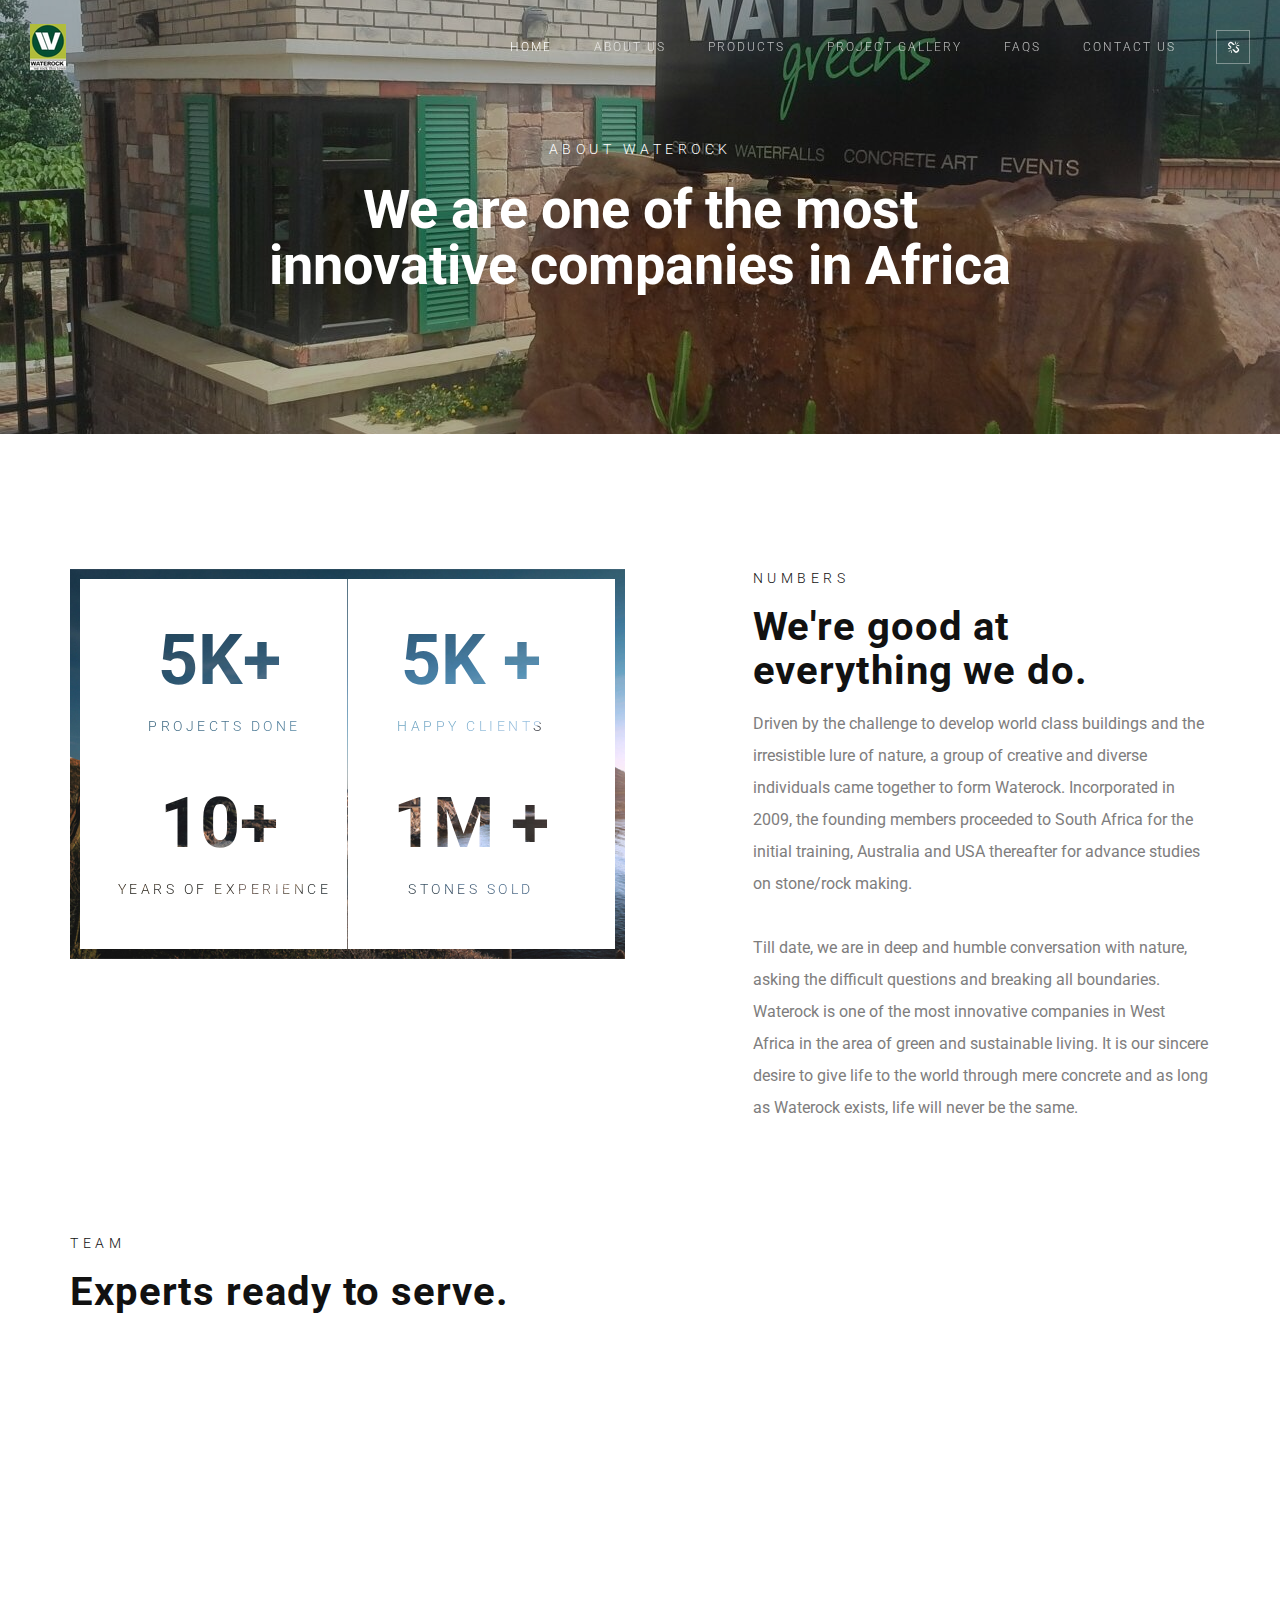
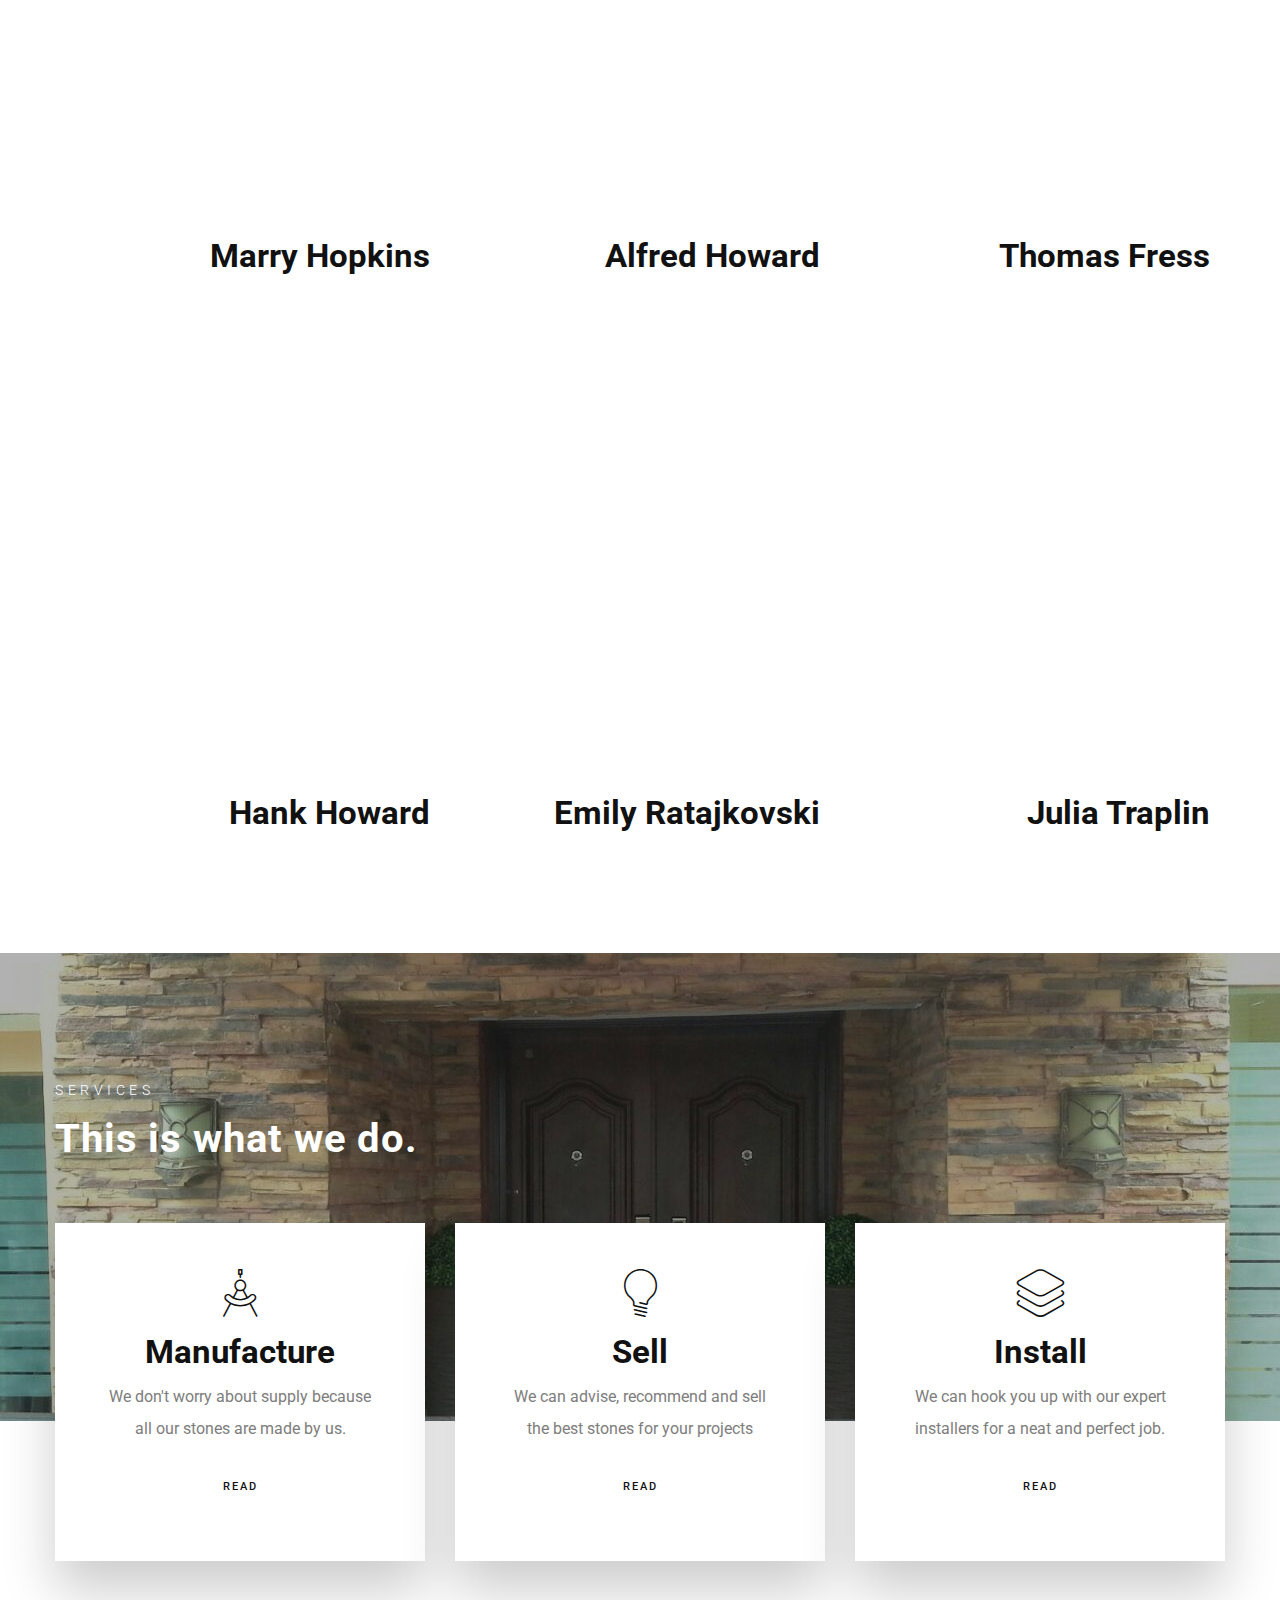
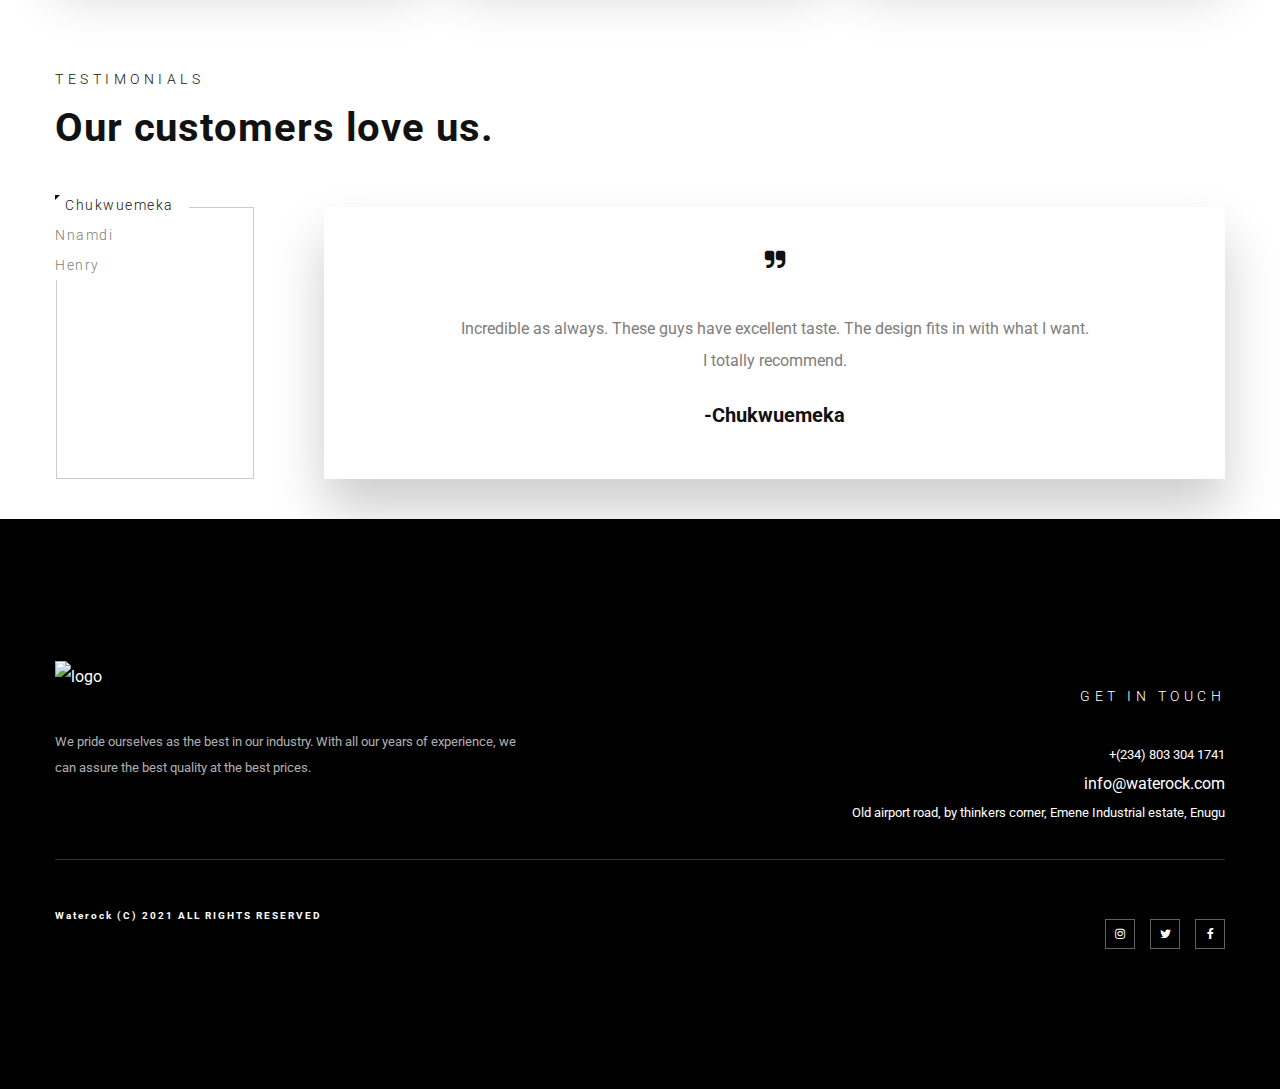
==== about-us.html @ c0822bfa "waterock v1" ====
<!DOCTYPE html>
<html lang="en">

<!-- Mirrored from w5.foxdsgn.com/prague-html/about-us.html by HTTrack Website Copier/3.x [XR&CO'2014], Wed, 21 Apr 2021 12:53:25 GMT -->

<head>
    <meta charset="utf-8" />
    <meta http-equiv="X-UA-Compatible" content="IE=edge">
    <title>About Us - Waterock</title>
    <meta name="viewport" content="width=device-width, initial-scale=1">
    <meta name="format-detection" content="telephone=no">
    <link rel="stylesheet" href="https://fonts.googleapis.com/css?family=Roboto:100,300,400,500,700">
    <link rel="stylesheet" href="css/swiper.min.css">
    <link rel="stylesheet" href="css/slick.min.css">
    <link rel="stylesheet" href="css/magnific-popup.css">
    <link rel="stylesheet" href="font-awesome/css/font-awesome.min.css">
    <link rel="stylesheet" href="css/et-line-font.css">
    <link rel="stylesheet" href="css/before-after.min.css">
    <link rel="stylesheet" href="css/bootstrap.min.css">
    <link rel="stylesheet" href="css/unit-test.css">
    <link rel="stylesheet" href="css/style30f4.css?v=3">
</head>

<body>

    <div class="prague-loader">
        <div class="prague-loader-wrapper">
            <div class="prague-loader-bar">
                WATEROCK
            </div>
        </div>
    </div>


    <header class="prague-header simple sticky-menu sticky-mobile-menu light ">
        <div class="prague-logo">
            <a href="index.html">
                <img src="img/logo-main.jpg" class="image_logo" alt="logo" /></a>
        </div>
        <div class="prague-header-wrapper">
            <div class="prague-navigation">
                <div class="pargue-navigation-wrapper">
                    <div class="prague-navigation-inner">
                        <nav>
                            <ul class="main-menu">
                                <li
                                    class="menu-item menu-item-type-custom menu-item-object-custom current-menu-ancestor current-menu-parent menu-item-has-children ">
                                    <a href="index.html">Home</a>
                                </li>
                                <li
                                    class="menu-item menu-item-type-custom menu-item-object-custom menu-item-has-children">
                                    <a href="about-us.html">About Us</a>
                                </li>
                                <li
                                    class="menu-item menu-item-type-custom menu-item-object-custom menu-item-has-children">
                                    <a href="products.html">Products</a>
                                </li>
                                <li
                                    class="menu-item menu-item-type-custom menu-item-object-custom menu-item-has-children">
                                    <a href="projects.html">Project Gallery</a>
                                </li>
                                <li
                                    class="menu-item menu-item-type-custom menu-item-object-custom menu-item-has-children">
                                    <a href="#">FAQs</a>
                                </li>
                                <li
                                    class="menu-item menu-item-type-custom menu-item-object-custom menu-item-has-children">
                                    <a href="contact-us.html">Contact Us</a>
                                </li>
                            </ul>
                        </nav>
                    </div>
                </div>
            </div>

            <div class="prague-nav-menu-icon">
                <a href="#">
                    <i></i>
                </a>
            </div>
            <div class="prague-social-nav">
                <a href="#">
                    <i class="fa fa-chain-broken" aria-hidden="true"></i>
                </a>
                <ul class="social-content">
                    <li>
                        <a target="_blank" href="https://www.behance.net/foxthemes">
                            <i aria-hidden="true" class="fa fa-behance"></i>
                        </a>
                    </li>
                    <li>
                        <a target="_blank" href="https://twitter.com/foxthemes_offic">
                            <i aria-hidden="true" class="fa fa-twitter"></i>
                        </a>
                    </li>
                    <li>
                        <a target="_blank" href="https://www.facebook.com/foxthemes.page/">
                            <i aria-hidden="true" class="fa fa-facebook"></i>
                        </a>
                    </li>
                    <li>
                        <a target="_blank" href="https://www.pinterest.com/foxthemes/">
                            <i aria-hidden="true" class="fa fa-pinterest-p"></i>
                        </a>
                    </li>
                </ul>
            </div>
        </div>
    </header>


    <div class="container-fluid no-padd">
        <div class="row-fluid no-padd">
            <div class="col-sm-12 no-padd">
                <div class="container-fluid top-banner no-padd  simple fullheight light vindow-height">
                    <span class="overlay"></span> <img src="img/about-main.jpeg" class="s-img-switch"
                        alt="banner image">
                    <div class="content">
                        <div class="prague-svg-animation-text">
                        </div>
                        <div class="subtitle">ABOUT WATEROCK</div>
                        <h1 class="title">We are one of the most<br />
                            innovative companies in Africa</h1>
                    </div>
                    <div class="top-banner-cursor"></div>
                </div>
            </div>
        </div>
    </div>
    <div class="container no-padd padd-only-xl">
        <div class="row-fluid  margin-lg-70t">
            <div
                class=" no-padd col-sm-10 col-lg-6 col-md-offset-0 col-md-6 col-sm-offset-1 col-xs-12  margin-lg-65t margin-sm-0t">
                <div class=" no-padd-md">
                    <div class="prague-counter  multi_item no-figure">
                        <div class="figures ">

                        </div>
                        <div class="counter-outer" style="padding:10px;">
                            <img src="#" data-lazy-src="img/creative-banner/stock-photo-164383998.jpg"
                                alt="numbers photo" class="prague-counter-img s-img-switch">
                            <div class="numbers">
                                <svg>
                                    <defs>
                                        <mask id="coming_mask_0" x="0" y="0">
                                            <rect class="coming-alpha" x="0" y="0" width="100%" height="100%"></rect>
                                            <text class="count number" x="52%" y="47%" text-anchor="middle"
                                                alignment-baseline="middle">5K+</text>
                                            <text class="count title" x="54%" y="80%" text-anchor="middle"
                                                alignment-baseline="middle">PROJECTS DONE</text>
                                        </mask>
                                    </defs>
                                    <rect style="-webkit-mask: url(#coming_mask_0); mask: url(#coming_mask_0);"
                                        class="base" x="0" y="0" width="100%" height="100%"></rect>
                                </svg>
                                <svg>
                                    <defs>
                                        <mask id="coming_mask_1" x="0" y="0">
                                            <rect class="coming-alpha" x="0" y="0" width="100%" height="100%"></rect>
                                            <text class="count number" x="46%" y="47%" text-anchor="middle"
                                                alignment-baseline="middle">5K +</text>
                                            <text class="count title" x="46%" y="80%" text-anchor="middle"
                                                alignment-baseline="middle">HAPPY CLIENTS</text>
                                        </mask>
                                    </defs>
                                    <rect style="-webkit-mask: url(#coming_mask_1); mask: url(#coming_mask_1);"
                                        class="base" x="0" y="0" width="100%" height="100%"></rect>
                                </svg>
                                <svg>
                                    <defs>
                                        <mask id="coming_mask_2" x="0" y="0">
                                            <rect class="coming-alpha" x="0" y="0" width="100%" height="100%"></rect>
                                            <text class="count number" x="52%" y="35%" text-anchor="middle"
                                                alignment-baseline="middle">10+</text>
                                            <text class="count title" x="54%" y="68%" text-anchor="middle"
                                                alignment-baseline="middle">YEARS OF EXPERIENCE</text>
                                        </mask>
                                    </defs>
                                    <rect style="-webkit-mask: url(#coming_mask_2); mask: url(#coming_mask_2);"
                                        class="base" x="0" y="0" width="100%" height="100%"></rect>
                                </svg>
                                <svg>
                                    <defs>
                                        <mask id="coming_mask_3" x="0" y="0">
                                            <rect class="coming-alpha" x="0" y="0" width="100%" height="100%"></rect>
                                            <text class="count number" x="46%" y="35%" text-anchor="middle"
                                                alignment-baseline="middle">1M +</text>
                                            <text class="count title" x="46%" y="68%" text-anchor="middle"
                                                alignment-baseline="middle">STONES SOLD</text>
                                        </mask>
                                    </defs>
                                    <rect style="-webkit-mask: url(#coming_mask_3); mask: url(#coming_mask_3);"
                                        class="base" x="0" y="0" width="100%" height="100%"></rect>
                                </svg>
                            </div>
                        </div>
                    </div>
                </div>
            </div>
            <div class="no-padd col-sm-12 col-lg-offset-1 col-lg-5 col-md-offset-0 col-md-6 col-xs-12  margin-sm-20t">
                <div class="no-padd-md">
                    <div class="heading  left dark">
                        <div class="subtitle ">NUMBERS</div>
                        <h2 class="title">We're good at<br />
                            everything we do.</h2>
                        <div class="content ">
                            <p>Driven by the challenge to develop world class buildings 
                                and the irresistible lure of nature, 
                                a group of creative and diverse individuals came 
                                together to form Waterock. Incorporated in 2009, the founding members proceeded to South Africa for the initial training, Australia and USA thereafter for advance studies on stone/rock making.</p>
                            <p>Till date, we are in deep and humble conversation  with nature, 
                                asking the difficult questions and 
                                breaking all boundaries. Waterock is one of 
                                the most innovative companies in West Africa in the area 
                                of green and sustainable living. It is our sincere desire to give life to the world through mere concrete and as long as Waterock exists, life will never be the same.</p>
                        </div>
                    </div>
                </div>
            </div>
        </div>
    </div>
    <div class="container no-padd">
        <div class="row-fluid  margin-lg-15t margin-sm-20t">
            <div class="col-sm-12 no-padd-md">
                <div class="heading  left dark">
                    <div class="subtitle ">TEAM</div>
                    <h2 class="title">Experts ready to serve.</h2>
                </div>
            </div>
        </div>
    </div>
    <div class="container no-padd margin-lg-60b">
        <div class="row-fluid  margin-lg-35t margin-sm-20t">
            <div class="col-sm-6 col-lg-4 col-md-4 col-xs-12 no-padd-left">
                <div class="column-inner ">
                    <div class="team-wrapper  no-figure">
                        <div class="trans_figures enable_anima">
                        </div>
                        <div class="team-outer" style=" height:380px">
                            <img src="#" data-lazy-src="img/onepage-home/stock-photo-159782541.jpg" alt="Marry picture"
                                class="prague-team-img s-img-switch">
                        </div>
                        <div class="position">Architectural Technician</div>
                        <div class="name">
                            <h3>Marry Hopkins</h3>
                        </div>
                    </div>
                </div>
            </div>
            <div class=" col-sm-6 col-lg-4 col-md-4 col-xs-12 no-padd">
                <div class="vc_column-inner ">
                    <div class="team-wrapper  no-figure">
                        <div class="trans_figures enable_anima">
                        </div>
                        <div class="team-outer" style=" height:380px">
                            <img src="#" data-lazy-src="img/onepage-home/stock-photo-104982541.jpg" alt="Alfred picture"
                                class="prague-team-img s-img-switch">
                        </div>
                        <div class="position">Architectural Drafter</div>
                        <div class="name">
                            <h3>Alfred Howard</h3>
                        </div>
                    </div>
                </div>
            </div>
            <div class="  col-sm-6 col-lg-4 col-md-4 col-xs-12 no-padd">
                <div class="vc_column-inner no-padd-left">
                    <div class="team-wrapper  no-figure">
                        <div class="trans_figures enable_anima">
                        </div>
                        <div class="team-outer" style=" height:380px">
                            <img src="#" data-lazy-src="img/onepage-home/stock-photo-173992343.jpg" alt="Thomas picture"
                                class="prague-team-img s-img-switch">
                        </div>
                        <div class="position">Art Director</div>
                        <div class="name">
                            <h3>Thomas Fress</h3>
                        </div>
                    </div>
                </div>
            </div>
            <div class="  col-sm-6 col-lg-4 col-md-4 col-xs-12 no-padd">
                <div class="vc_column-inner ">
                    <div class="team-wrapper  no-figure">
                        <div class="trans_figures enable_anima">
                        </div>
                        <div class="team-outer" style=" height:380px">
                            <img src="#" data-lazy-src="img/onepage-home/stock-photo-75446585.jpg" alt="Hank picture"
                                class="prague-team-img s-img-switch">
                        </div>
                        <div class="position">Art Director</div>
                        <div class="name">
                            <h3>Hank Howard</h3>
                        </div>
                    </div>
                </div>
            </div>
            <div class=" col-sm-6 col-lg-4 col-md-4 col-xs-12 no-padd">
                <div class="vc_column-inner no-padd-left">
                    <div class="team-wrapper  no-figure">
                        <div class="trans_figures enable_anima">
                        </div>
                        <div class="team-outer" style=" height:380px">
                            <img src="#" data-lazy-src="img/onepage-home/stock-photo-58652792.jpg" alt="Emily picture"
                                class="prague-team-img s-img-switch">
                        </div>
                        <div class="position">Architect</div>
                        <div class="name">
                            <h3>Emily Ratajkovski</h3>
                        </div>
                    </div>
                </div>
            </div>
            <div class=" col-sm-6 col-lg-4 col-md-4 col-xs-12 no-padd">
                <div class="vc_column-inner ">
                    <div class="team-wrapper  no-figure">
                        <div class="trans_figures enable_anima">
                        </div>
                        <div class="team-outer" style=" height:380px">
                            <img src="#" data-lazy-src="img/onepage-home/stock-photo-96254269.jpg" alt="Julia picture"
                                class="prague-team-img s-img-switch">
                        </div>
                        <div class="position">Architectural Technician</div>
                        <div class="name">
                            <h3>Julia Traplin</h3>
                        </div>
                    </div>
                </div>
            </div>
        </div>
    </div>
    </div>
    <div class="row-fluid row-no-padding">
        <div class="no-padd col-sm-12 ">
            <div class="column-inner ">
                <div class="prague-shortcode-parent ">
                    <div class="prague-shortcode-parent-img">
                        <span class="overlay"></span>
                        <img src="img/services-main.jpeg" 
                            class="s-img-switch" alt="middle-banner image" />
                    </div>
                    <div class="prague-shortcode-content-wrapp">
                        <div class="prague-shortcode-heading  light left">
                            <div class="parent-subtitle ">SERVICES</div>
                            <h2 class="parent-title">This is what we do.</h2>
                        </div>
                        <div data-unique-key="0bf3c8aa9017e52dd041b7e2c3327621" class="js-load-more" data-start-page="1"
                            data-max-page="2" data-next-link="onepage-home.html">
                            <div class="row prague_services prague_count_col3 prague_gap_col15  no-footer-content prague-load-wrapper"
                                data-columns="prague_count_col3" data-gap="prague_gap_col15">
                                <div class="portfolio-item-wrapp prague_filter_class">
                                    <div class="portfolio-item">
                                        <div class="prague-services-wrapper">
                                            <span class="services-item-icon icon-circle-compass"></span>
                                            <h3 class="services-item-title">Manufacture</h3>
                                            <div class="services-item-description">
                                                <p>We don't worry about supply because all our stones are made by us.</p>
                                            </div>
                                            <a href="planning.html" class="prague-services-link a-btn-2 creative"
                                                target="_self">
                                                <span class="a-btn-line"></span>
                                                READ </a>
                                        </div>
                                    </div>
                                </div>
                                <div class="portfolio-item-wrapp prague_filter_class  p_f_f9e81a7 column_paralax">
                                    <div class="portfolio-item">
                                        <div class="prague-services-wrapper">
                                            <span class="services-item-icon icon-lightbulb"></span>
                                            <h3 class="services-item-title">Sell</h3>
                                            <div class="services-item-description">
                                                <p>We can advise, recommend and sell the best stones for your projects</p>
                                            </div>
                                            <a href="interior.html" class="prague-services-link a-btn-2 creative"
                                                target="_self">
                                                <span class="a-btn-line"></span>
                                                READ </a>
                                        </div>
                                    </div>
                                </div>
                                <div class="portfolio-item-wrapp prague_filter_class  p_f_f9e81a7">
                                    <div class="portfolio-item">
                                        <div class="prague-services-wrapper">
                                            <span class="services-item-icon icon-layers"></span>
                                            <h3 class="services-item-title">Install</h3>
                                            <div class="services-item-description">
                                                <p>We can hook you up with our expert installers for a neat and perfect job.</p>
                                            </div>
                                            <a href="exterior.html" class="prague-services-link a-btn-2 creative"
                                                target="_self">
                                                <span class="a-btn-line"></span>
                                                READ </a>
                                        </div>
                                    </div>
                                </div>
                            </div>
                        </div>
                    </div>
                </div>
            </div>
        </div>
    </div>
    <div class="container no-padd">
        <div class="row-fluid  margin-lg-10t margin-sm-20t">
            <div class="col-sm-12 no-padd">
                <div class="column-inner ">
                    <div class="heading  left dark">
                        <div class="subtitle ">TESTIMONIALS</div>
                        <h2 class="title">Our customers love us.</h2>
                    </div>
                </div>
            </div>
        </div>
    </div>
    <div class="container">
        <div class="row row-fluid margin-lg-10t">
            <div class="testimonials-wrapper  no-figure">
                <div class="testimonials-swiper swiper-container" data-speed='2000' data-loop='1' data-autoplay='3000'
                    data-center='0' data-mode='vertical' data-slides-per-view='1' data-lg-slides='1,0'
                    data-md-slides='1,0' data-sm-slides='1,0' data-xs-slides='1,0'>

                    <div class="swiper-wrapper">
                        <div class="swiper-slide">
                            <div class="testimonials-item">
                                <span class="testimonials-icon fa fa fa-quote-right"></span>
                                <blockquote class="testimonials-description">
                                    <p>Incredible as always. These guys have excellent taste. The design fits in with what I want. I totally recommend.</p>
                                </blockquote>
                                <h4 class="testimonials-author">Chukwuemeka</h4>
                            </div>
                        </div>
                        <div class="swiper-slide">
                            <div class="testimonials-item">
                                <span class="testimonials-icon fa fa fa-quote-right"></span>
                                <blockquote class="testimonials-description">
                                    <p>I honestly don't think you will find better products than this in the Nigerian market. The people at waterock know what they're doing</p>
                                </blockquote>
                                <h4 class="testimonials-author">Nnamdi</h4>
                            </div>
                        </div>
                        <div class="swiper-slide">
                            <div class="testimonials-item">
                                <span class="testimonials-icon fa fa fa-quote-right"></span>
                                <blockquote class="testimonials-description">
                                    <p>Stones with a touch of class. I can promise that you won't regret buying from them</p>
                                </blockquote>
                                <h4 class="testimonials-author">Henry</h4>
                            </div>
                        </div>
                    </div>

                    <div class="testimonials-pagination-wrapper">
                        <div class="swiper-pagination"></div>
                    </div>
                </div>
            </div>
        </div>
    </div>


    <footer class="prague-footer default">
        <img src="#" data-lazy-src="img/banner-main.jpeg" class="s-img-switch"
            alt="footer banner" />
        <div class="footer-content-outer">
            <div class="footer-top-content">
                <div class="prague-footer-main-block">
                    <div class="prague-logo">
                        <a href="http://prague.loc/">
                            <img src="#" data-lazy-src="img/logo-main.jpg" class="attachment-full size-full"
                                alt="logo" /> </a>
                    </div>
                    <div class="footer-main-content">
                        <p>We pride ourselves as the best in our industry. 
                            With all our years of experience, we can assure the best quality
                            at the best prices.
                        </p>
                    </div>
                </div>
                <div class="prague-footer-info-block">
                    <h6 class="footer-info-block-title">GET IN TOUCH</h6>
                    <div class="footer-info-block-content">
                        <p><a href="tel:+7(885)5896985">+(234) 803 304 1741</a></p>
                        <p><a href="https://w5.foxdsgn.com/cdn-cgi/l/email-protection#2050524147554560494e464f0e434f4d"><span>
                            info@waterock.com
                        </span></a>
                        </p>
                        <p>Old airport road, by thinkers corner, Emene Industrial estate, Enugu</p>
                    </div>
                </div>
            </div>
            <div class="footer-bottom-content">

                <div class="footer-copyright">
                    <p>Waterock (C) 2021 ALL RIGHTS RESERVED</p>
                </div>

                <div class="prague-social-nav">
                    <ul class="social-content">
                        <li>
                            <a target="_blank" href="#">
                                <i aria-hidden="true" class="fa fa-instagram"></i>
                            </a>
                        </li>
                        <li>
                            <a target="_blank" href="#>
                                <i aria-hidden="true" class="fa fa-twitter"></i>
                            </a>
                        </li>
                        <li>
                            <a target="_blank" href="#">
                                <i aria-hidden="true" class="fa fa-facebook"></i>
                            </a>
                        </li>
                    </ul>
                </div>
            </div>
        </div>
    </footer>

    <script data-cfasync="false" src="../cdn-cgi/scripts/5c5dd728/cloudflare-static/email-decode.min.js"></script>
    <script src="js/jquery.js"></script>
    <script src="js/swiper.min.js"></script>
    <script src="js/hammer.min.js"></script>
    <script src="js/foxlazy.min.js"></script>
    <script src="js/all.js"></script>
    <script src="js/isotope.pkgd.min.js"></script>
</body>

<!-- Mirrored from w5.foxdsgn.com/prague-html/about-us.html by HTTrack Website Copier/3.x [XR&CO'2014], Wed, 21 Apr 2021 12:53:26 GMT -->

</html>
---- css/et-line-font.css ----
@font-face{font-family:et-line;src:url(../font/et-line.eot);src:url(../font/et-lined41d.eot?#iefix) format('embedded-opentype'),url(../font/et-line.woff) format('woff'),url(../font/et-line.ttf) format('truetype'),url(../font/et-line.svg#et-line) format('svg');font-weight:400;font-style:normal}[data-icon]:before{font-family:et-line;content:attr(data-icon);speak:none;font-weight:400;font-variant:normal;text-transform:none;line-height:1;-webkit-font-smoothing:antialiased;-moz-osx-font-smoothing:grayscale;display:inline-block}.icon-mobile,.icon-laptop,.icon-desktop,.icon-tablet,.icon-phone,.icon-document,.icon-documents,.icon-search,.icon-clipboard,.icon-newspaper,.icon-notebook,.icon-book-open,.icon-browser,.icon-calendar,.icon-presentation,.icon-picture,.icon-pictures,.icon-video,.icon-camera,.icon-printer,.icon-toolbox,.icon-briefcase,.icon-wallet,.icon-gift,.icon-bargraph,.icon-grid,.icon-expand,.icon-focus,.icon-edit,.icon-adjustments,.icon-ribbon,.icon-hourglass,.icon-lock,.icon-megaphone,.icon-shield,.icon-trophy,.icon-flag,.icon-map,.icon-puzzle,.icon-basket,.icon-envelope,.icon-streetsign,.icon-telescope,.icon-gears,.icon-key,.icon-paperclip,.icon-attachment,.icon-pricetags,.icon-lightbulb,.icon-layers,.icon-pencil,.icon-tools,.icon-tools-2,.icon-scissors,.icon-paintbrush,.icon-magnifying-glass,.icon-circle-compass,.icon-linegraph,.icon-mic,.icon-strategy,.icon-beaker,.icon-caution,.icon-recycle,.icon-anchor,.icon-profile-male,.icon-profile-female,.icon-bike,.icon-wine,.icon-hotairballoon,.icon-globe,.icon-genius,.icon-map-pin,.icon-dial,.icon-chat,.icon-heart,.icon-cloud,.icon-upload,.icon-download,.icon-target,.icon-hazardous,.icon-piechart,.icon-speedometer,.icon-global,.icon-compass,.icon-lifesaver,.icon-clock,.icon-aperture,.icon-quote,.icon-scope,.icon-alarmclock,.icon-refresh,.icon-happy,.icon-sad,.icon-facebook,.icon-twitter,.icon-googleplus,.icon-rss,.icon-tumblr,.icon-linkedin,.icon-dribbble{font-family:et-line;speak:none;font-style:normal;font-weight:400;font-variant:normal;text-transform:none;line-height:1;-webkit-font-smoothing:antialiased;-moz-osx-font-smoothing:grayscale;display:inline-block}.icon-mobile:before{content:"\e000"}.icon-laptop:before{content:"\e001"}.icon-desktop:before{content:"\e002"}.icon-tablet:before{content:"\e003"}.icon-phone:before{content:"\e004"}.icon-document:before{content:"\e005"}.icon-documents:before{content:"\e006"}.icon-search:before{content:"\e007"}.icon-clipboard:before{content:"\e008"}.icon-newspaper:before{content:"\e009"}.icon-notebook:before{content:"\e00a"}.icon-book-open:before{content:"\e00b"}.icon-browser:before{content:"\e00c"}.icon-calendar:before{content:"\e00d"}.icon-presentation:before{content:"\e00e"}.icon-picture:before{content:"\e00f"}.icon-pictures:before{content:"\e010"}.icon-video:before{content:"\e011"}.icon-camera:before{content:"\e012"}.icon-printer:before{content:"\e013"}.icon-toolbox:before{content:"\e014"}.icon-briefcase:before{content:"\e015"}.icon-wallet:before{content:"\e016"}.icon-gift:before{content:"\e017"}.icon-bargraph:before{content:"\e018"}.icon-grid:before{content:"\e019"}.icon-expand:before{content:"\e01a"}.icon-focus:before{content:"\e01b"}.icon-edit:before{content:"\e01c"}.icon-adjustments:before{content:"\e01d"}.icon-ribbon:before{content:"\e01e"}.icon-hourglass:before{content:"\e01f"}.icon-lock:before{content:"\e020"}.icon-megaphone:before{content:"\e021"}.icon-shield:before{content:"\e022"}.icon-trophy:before{content:"\e023"}.icon-flag:before{content:"\e024"}.icon-map:before{content:"\e025"}.icon-puzzle:before{content:"\e026"}.icon-basket:before{content:"\e027"}.icon-envelope:before{content:"\e028"}.icon-streetsign:before{content:"\e029"}.icon-telescope:before{content:"\e02a"}.icon-gears:before{content:"\e02b"}.icon-key:before{content:"\e02c"}.icon-paperclip:before{content:"\e02d"}.icon-attachment:before{content:"\e02e"}.icon-pricetags:before{content:"\e02f"}.icon-lightbulb:before{content:"\e030"}.icon-layers:before{content:"\e031"}.icon-pencil:before{content:"\e032"}.icon-tools:before{content:"\e033"}.icon-tools-2:before{content:"\e034"}.icon-scissors:before{content:"\e035"}.icon-paintbrush:before{content:"\e036"}.icon-magnifying-glass:before{content:"\e037"}.icon-circle-compass:before{content:"\e038"}.icon-linegraph:before{content:"\e039"}.icon-mic:before{content:"\e03a"}.icon-strategy:before{content:"\e03b"}.icon-beaker:before{content:"\e03c"}.icon-caution:before{content:"\e03d"}.icon-recycle:before{content:"\e03e"}.icon-anchor:before{content:"\e03f"}.icon-profile-male:before{content:"\e040"}.icon-profile-female:before{content:"\e041"}.icon-bike:before{content:"\e042"}.icon-wine:before{content:"\e043"}.icon-hotairballoon:before{content:"\e044"}.icon-globe:before{content:"\e045"}.icon-genius:before{content:"\e046"}.icon-map-pin:before{content:"\e047"}.icon-dial:before{content:"\e048"}.icon-chat:before{content:"\e049"}.icon-heart:before{content:"\e04a"}.icon-cloud:before{content:"\e04b"}.icon-upload:before{content:"\e04c"}.icon-download:before{content:"\e04d"}.icon-target:before{content:"\e04e"}.icon-hazardous:before{content:"\e04f"}.icon-piechart:before{content:"\e050"}.icon-speedometer:before{content:"\e051"}.icon-global:before{content:"\e052"}.icon-compass:before{content:"\e053"}.icon-lifesaver:before{content:"\e054"}.icon-clock:before{content:"\e055"}.icon-aperture:before{content:"\e056"}.icon-quote:before{content:"\e057"}.icon-scope:before{content:"\e058"}.icon-alarmclock:before{content:"\e059"}.icon-refresh:before{content:"\e05a"}.icon-happy:before{content:"\e05b"}.icon-sad:before{content:"\e05c"}.icon-facebook:before{content:"\e05d"}.icon-twitter:before{content:"\e05e"}.icon-googleplus:before{content:"\e05f"}.icon-rss:before{content:"\e060"}.icon-tumblr:before{content:"\e061"}.icon-linkedin:before{content:"\e062"}.icon-dribbble:before{content:"\e063"}
---- css/before-after.min.css ----
.ba-slider{position:relative;overflow:hidden}.ba-slider img{width:100%;display:block}.ba-slider .resize{position:absolute;top:0;left:0;height:100%;width:50%;overflow:hidden}.ba-slider .handle{position:absolute;left:50%;top:0;bottom:0;width:4px;margin-left:-2px;background:rgba(0,0,0,.5);cursor:ew-resize}.ba-slider .handle:after{position:absolute;top:50%;width:64px;height:64px;margin:-32px 0 0 -32px;content:'\21d4';color:#fff;font-weight:700;font-size:36px;text-align:center;line-height:64px;background:#ffb800;border:1px solid #e6a600;border-radius:50%;transition:all .3s ease;box-shadow:0 2px 6px rgba(0,0,0,.3),inset 0 2px 0 rgba(255,255,255,.5),inset 0 60px 50px -30px #ffd466}.ba-slider .handle.draggable:after{width:48px;height:48px;margin:-24px 0 0 -24px;line-height:50px;font-size:30px}
---- css/unit-test.css ----
*{font-size:16px;line-height:32px;font-weight:400;-ms-word-wrap:break-word;word-wrap:break-word}h1{font-size:32px}h2{font-size:28px}h3{font-size:23px}h4{font-size:19px}h5{font-size:19px}h6{font-size:19px}h1,h2,h3,h4,h5,h6{margin:10px 0}blockquote{border:0 solid #111;border-left-width:4px;color:#111;font-size:19px;font-style:italic;line-height:1.4;margin:0 0 25px;padding:0 0 0 24px}blockquote:before,blockquote:after{content:'';display:table}blockquote:after{clear:both}blockquote p{margin-bottom:15px}blockquote>:last-child{margin-bottom:0}q:before,q:after{content:''}blockquote,q{quotes:none}blockquote>ul{margin-left:15px}dfn,cite,em,i{font-style:italic}table{border-collapse:separate;border-spacing:0;border-width:1px 0 0 1px;margin:0 0 25px;table-layout:fixed;width:100%}table,th,td{border:1px solid #ccc}th,td{padding:7px}th{border-width:0 1px 1px 0;font-weight:700}caption,th,td{font-weight:400;text-align:left}td{border-width:0 1px 1px 0}dl{margin:0 0 25px}dt{font-weight:700;color:#111}dd{margin:0 0 20px}ul{list-style:disc}ul,ol{margin:10px 0;padding:0}li>ul,li>ol{margin-left:15px;margin-bottom:0}ol{list-style:decimal}address{font-style:italic;margin:0 0 25px}abbr[title]{border-bottom:1px dotted}abbr,acronym{border-bottom:1px dotted #111;cursor:help}b,strong{font-weight:700}big{font-size:125%}code,kbd{color:#fff;background-color:#111;padding:2px 4px}code,kbd,tt,var,samp,pre{font-family:Inconsolata,monospace}del{opacity:.8}mark,ins{background:#007acc;color:#fff;padding:2px 4px;text-decoration:none}pre{border:1px solid #ccc;background-color:#f5f5f5;color:#111;font-size:16px;line-height:1.3;margin:0 0 25px;max-width:100%;overflow:auto;padding:28px;white-space:pre-wrap;word-wrap:break-word}sub{bottom:-3px}sub,sup{font-size:75%;line-height:0;position:relative;vertical-align:baseline}sup{top:-6px}.aligncenter{clear:both;display:block;margin:0 auto 25px}.alignleft{float:left;margin:6px 25px 25px 0}.alignright{float:right;margin:6px 0 25px 25px}img{height:auto;max-width:100%;vertical-align:middle}img{border:0}.wp-caption{margin-bottom:25px;max-width:100%}.wp-caption img[class*=wp-image-]{display:block;margin:0}.wp-caption .wp-caption-text{color:#7e7d7d;font-size:13px;font-style:italic;line-height:1.6;padding-top:7px}.page-links{clear:both;font-family:Montserrat,helvetica neue,sans-serif;margin:0 0 25px}.page-links a,.page-links>span{border:1px solid #d1d1d1;border-radius:2px;display:inline-block;font-size:13px;height:22px;line-height:22px;margin-right:4px;text-align:center;width:24px}.page-links>.page-links-title{border:0;color:#1a1a1a;height:auto;margin:0;padding-right:8px;width:auto}.page-links a{background-color:#1a1a1a;border-color:#1a1a1a;color:#fff}.says,.screen-reader-text{clip:rect(1px,1px,1px,1px);height:1px;overflow:hidden;position:absolute!important;width:1px;word-wrap:normal!important}input[type=text],input[type=email],input[type=url],input[type=password],input[type=search],input[type=tel],input[type=number],textarea{background:#f2f2f2;border:none;border-bottom:1px solid transparent;border-radius:0;color:rgba(17,17,17,.5);padding:16px 25px;width:100%;margin-bottom:20px}input[type=text]:focus,input[type=email]:focus,input[type=url]:focus,input[type=password]:focus,input[type=search]:focus,input[type=tel]:focus,input[type=number]:focus,textarea:focus{outline:none}textarea{overflow:auto;vertical-align:top;resize:none}button,button[disabled]:hover,button[disabled]:focus,input[type=button],input[type=button][disabled]:hover,input[type=button][disabled]:focus,input[type=reset],input[type=reset][disabled]:hover,input[type=reset][disabled]:focus,input[type=submit],input[type=submit][disabled]:hover,input[type=submit][disabled]:focus{background:#1a1a1a;border:0;border-radius:2px;color:#fff;font-family:Montserrat,helvetica neue,sans-serif;font-weight:700;line-height:1;padding:13.5px 14px 12.5px;text-transform:uppercase}button,html input[type=button],input[type=reset],input[type=submit]{-webkit-appearance:button;cursor:pointer}.post-password-form{margin-bottom:25px}.post-password-form label{color:#686868;display:block;font-family:Montserrat,helvetica neue,sans-serif;font-size:13px;letter-spacing:1px;line-height:21px;margin-bottom:22px;text-transform:uppercase}.post-password-form button,input,select,textarea{max-width:100%;margin:0}.post-password-form input[type=password]{background:#f7f7f7;border:1px solid #d1d1d1;border-radius:2px;color:#686868;padding:10px 7px;width:100%;margin-top:7px}.post-password-form input[type=submit]{background:#1a1a1a;border:0;border-radius:2px;color:#fff;font-family:Montserrat,helvetica neue,sans-serif;font-weight:700;letter-spacing:.75px;line-height:1;padding:13.5px 14px 12.5px;text-transform:uppercase}.comment-list{list-style:none;margin:0}.comment-content h1:first-child,.comment-content h2:first-child,.comment-content h3:first-child,.comment-content h4:first-child,.comment-content h5:first-child,.comment-content h6:first-child{margin-top:0}blockquote em,blockquote i,blockquote cite{font-style:normal}blockquote cite,blockquote small{color:#1a1a1a;display:block;font-size:16px;line-height:1.75}blockquote cite:before,blockquote small:before{content:"\2014\00a0"}.comment-list .children>li{padding-left:25px}.gallery-item{display:inline-block;max-width:33.33%;padding:0 7px 14px;text-align:center;vertical-align:top;width:100%}figure{margin:0}.gallery-icon img{margin:0 auto}.gallery-caption{color:#7e7d7d;display:block;font-size:13px;font-style:italic;line-height:21px;padding-top:7px}.gallery-columns-1 .gallery-item{max-width:100%}.gallery-columns-2 .gallery-item{max-width:50%}.gallery-columns-4 .gallery-item{max-width:25%}.gallery-columns-5 .gallery-item{max-width:20%}.gallery-columns-6 .gallery-item{max-width:16.66%}.gallery-columns-7 .gallery-item{max-width:14.28%}.gallery-columns-8 .gallery-item{max-width:12.5%}.gallery-columns-9 .gallery-item{max-width:11.111111%}embed,iframe,object,video{margin-bottom:25px;max-width:100%;vertical-align:middle}.mejs-container span{font-size:inherit;line-height:inherit}.entry-content blockquote:not(.alignleft):not(.alignright),.entry-summary blockquote,.comment-content blockquote{margin-left:-25px}.entry-content>:last-child,.entry-summary>:last-child,body:not(.search-results) .entry-summary>:last-child,.page-content>:last-child,.comment-content>:last-child,.textwidget>:last-child{margin-bottom:0}.widget li>ul,.widget li>ol{margin-bottom:0;margin-left:20px}.tagcloud a{border:1px solid #d1d1d1;border-radius:2px;display:inline-block;font-family:Montserrat,helvetica neue,sans-serif;line-height:1;margin:0 3px 7px 0;padding:7px 6px 6px}.bypostauthor{font-family:inherit}.sticky .prague-blog-grid-wrapper{background-color:#f2f2f2}.sticky .blog-grid-post-title:before{content:'\f249';display:inline-block;font-family:fontawesome;margin-right:8px}
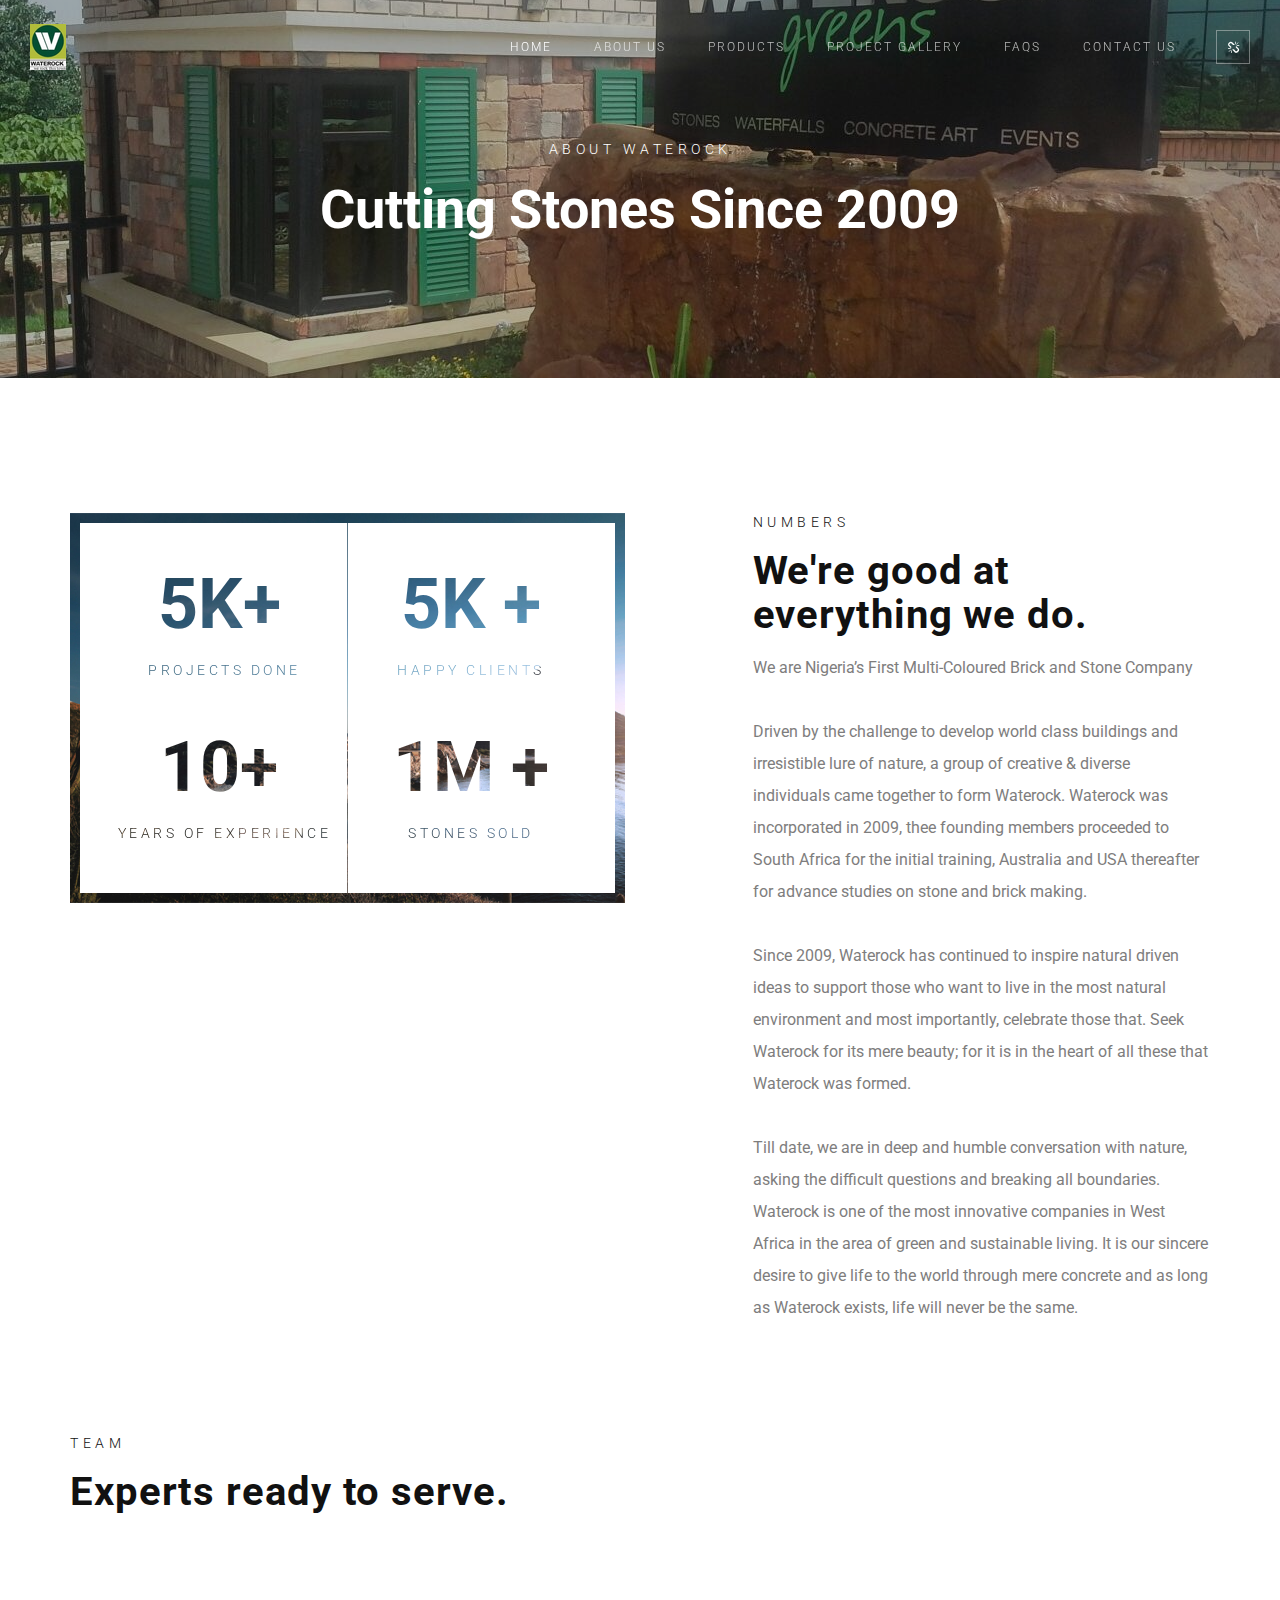
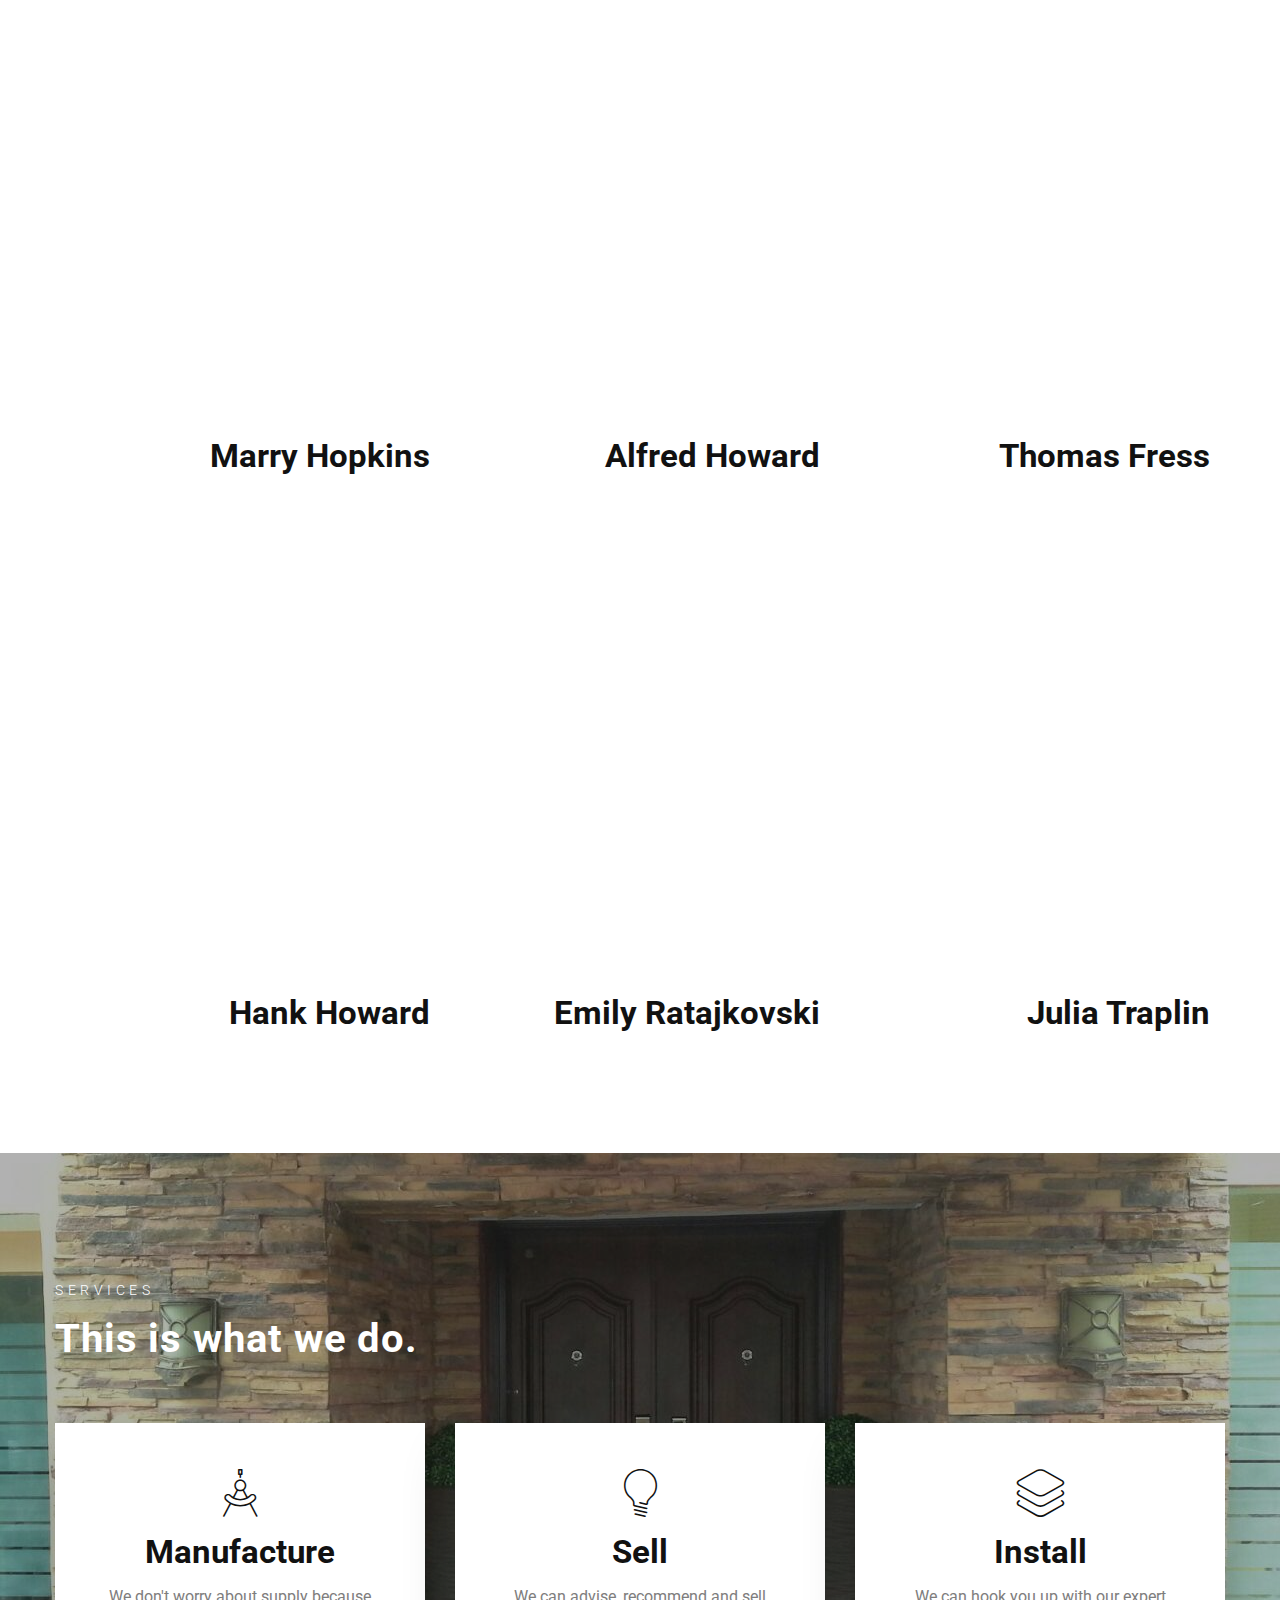
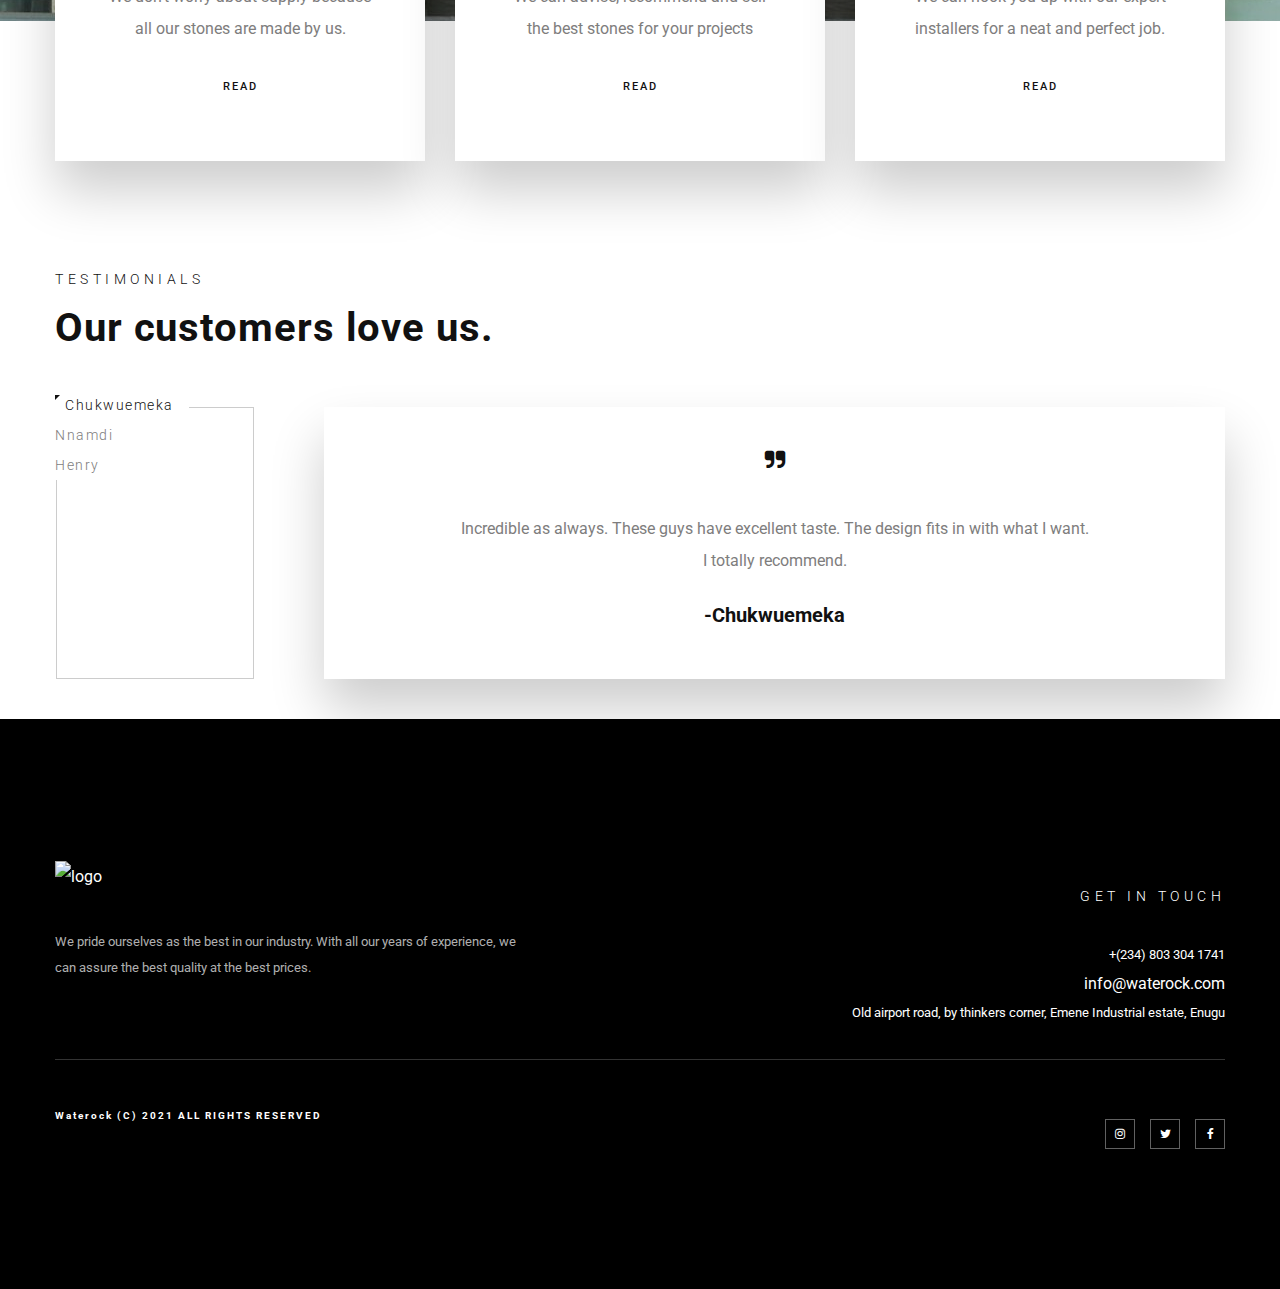
==== commit 5dad2994: "tawk to" ====
--- a/about-us.html
+++ b/about-us.html
@@ -119,8 +119,7 @@
                         <div class="prague-svg-animation-text">
                         </div>
                         <div class="subtitle">ABOUT WATEROCK</div>
-                        <h1 class="title">We are one of the most<br />
-                            innovative companies in Africa</h1>
+                        <h1 class="title">Cutting Stones Since 2009</h1>
                     </div>
                     <div class="top-banner-cursor"></div>
                 </div>
@@ -204,10 +203,21 @@
                         <h2 class="title">We're good at<br />
                             everything we do.</h2>
                         <div class="content ">
-                            <p>Driven by the challenge to develop world class buildings 
-                                and the irresistible lure of nature, 
-                                a group of creative and diverse individuals came 
-                                together to form Waterock. Incorporated in 2009, the founding members proceeded to South Africa for the initial training, Australia and USA thereafter for advance studies on stone/rock making.</p>
+                            <p>We are Nigeria’s First Multi-Coloured Brick and Stone Company</p>
+                            <p>Driven by the challenge to develop world class 
+                                buildings and irresistible lure of nature, a group 
+                                of creative & diverse individuals came together to 
+                                form Waterock. Waterock was incorporated in 2009, thee 
+                                founding members proceeded to South Africa for the initial training, 
+                                Australia and USA thereafter for advance studies on stone and brick making.</p>
+
+                                <p>Since 2009, Waterock has continued to inspire natural 
+                                    driven ideas to support those who want to live 
+                                    in the most natural environment and most importantly, 
+                                    celebrate those that. Seek Waterock for its mere beauty; 
+                                    for it is in the heart of all these that Waterock was formed.
+                                </p>
+                                
                             <p>Till date, we are in deep and humble conversation  with nature, 
                                 asking the difficult questions and 
                                 breaking all boundaries. Waterock is one of 
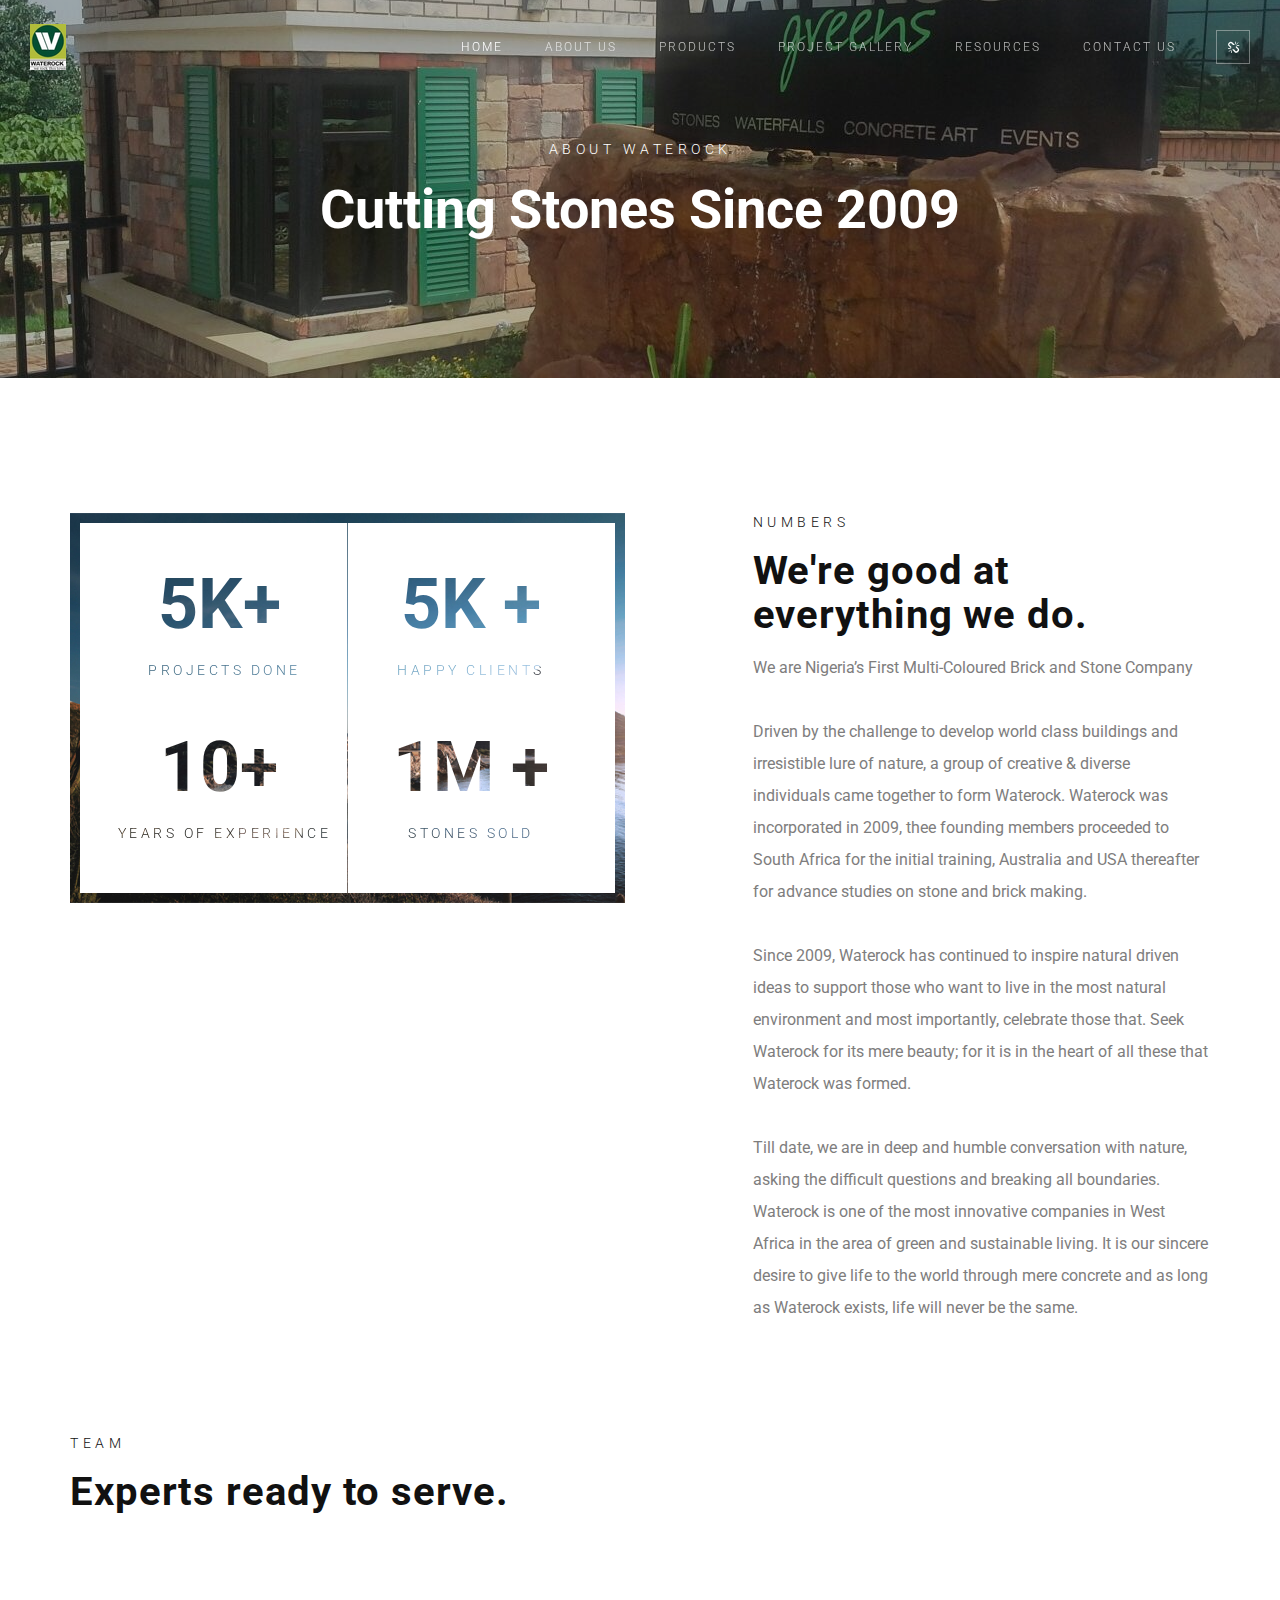
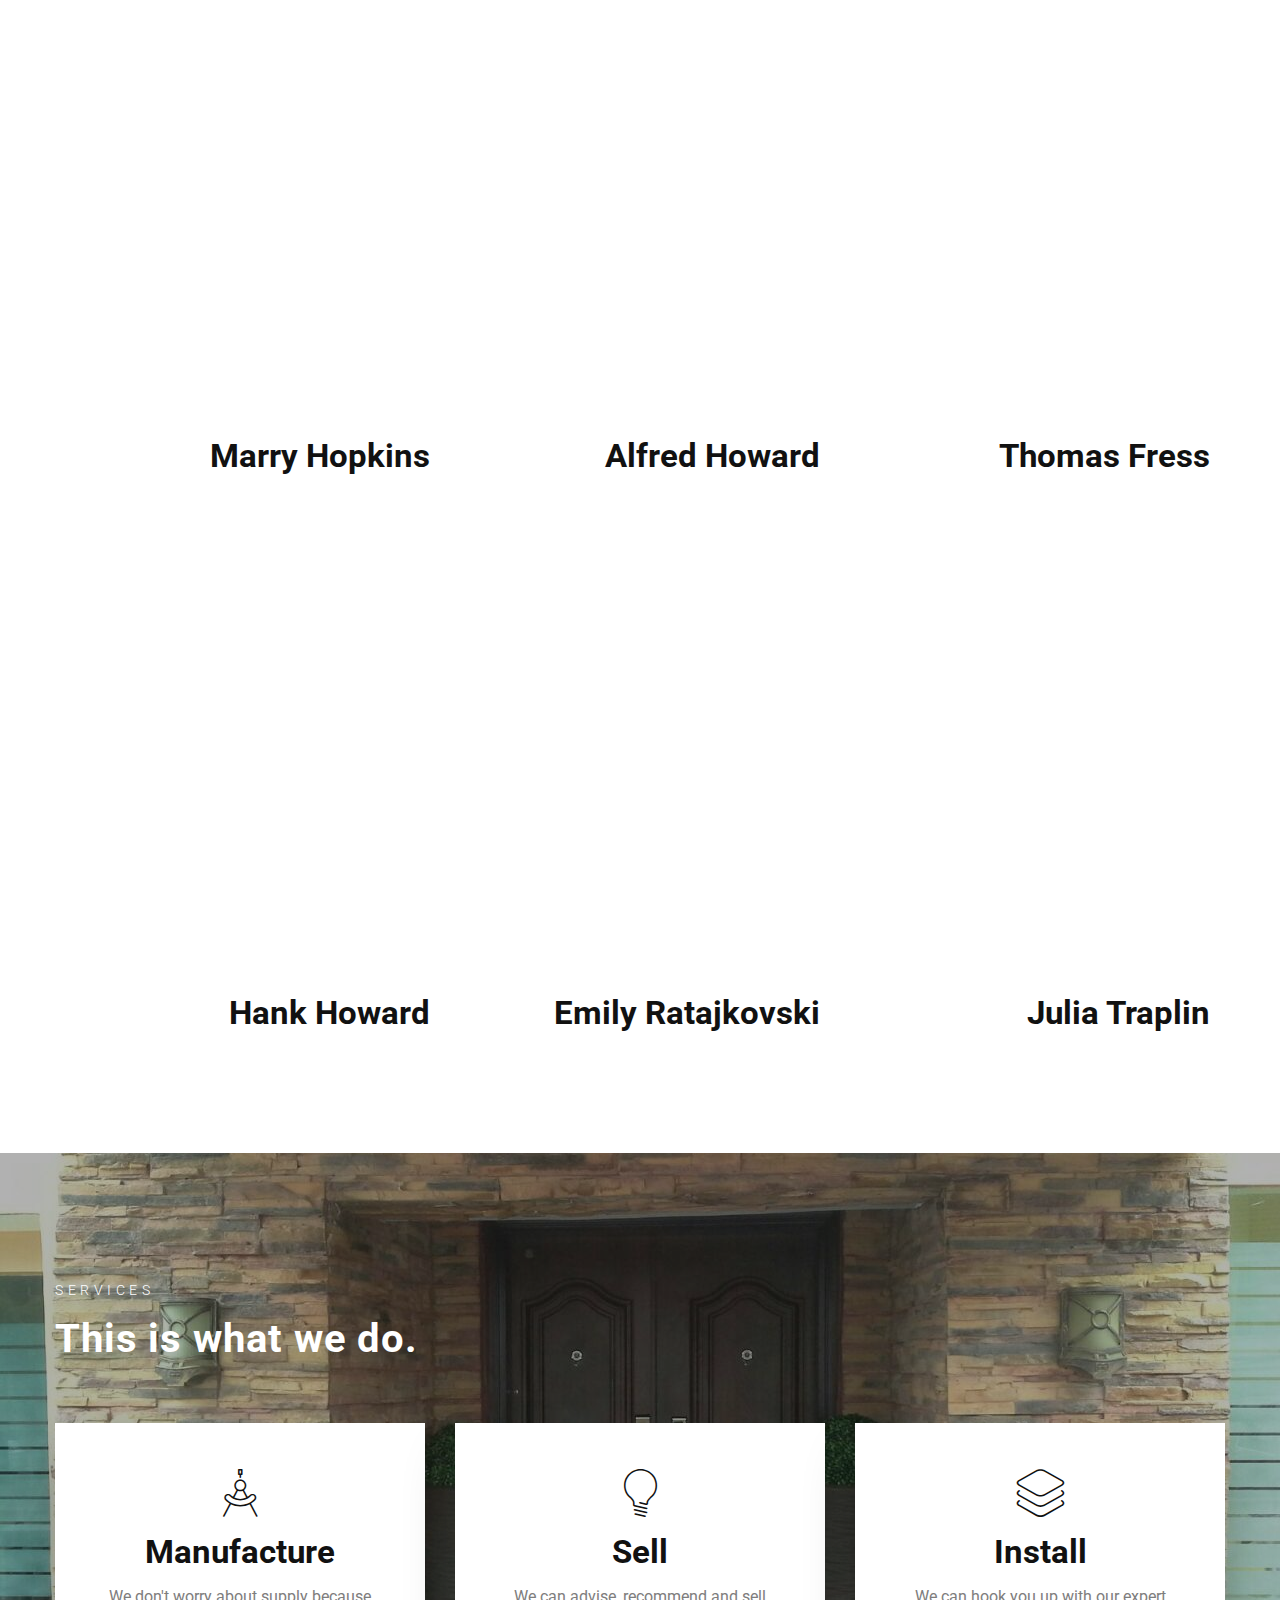
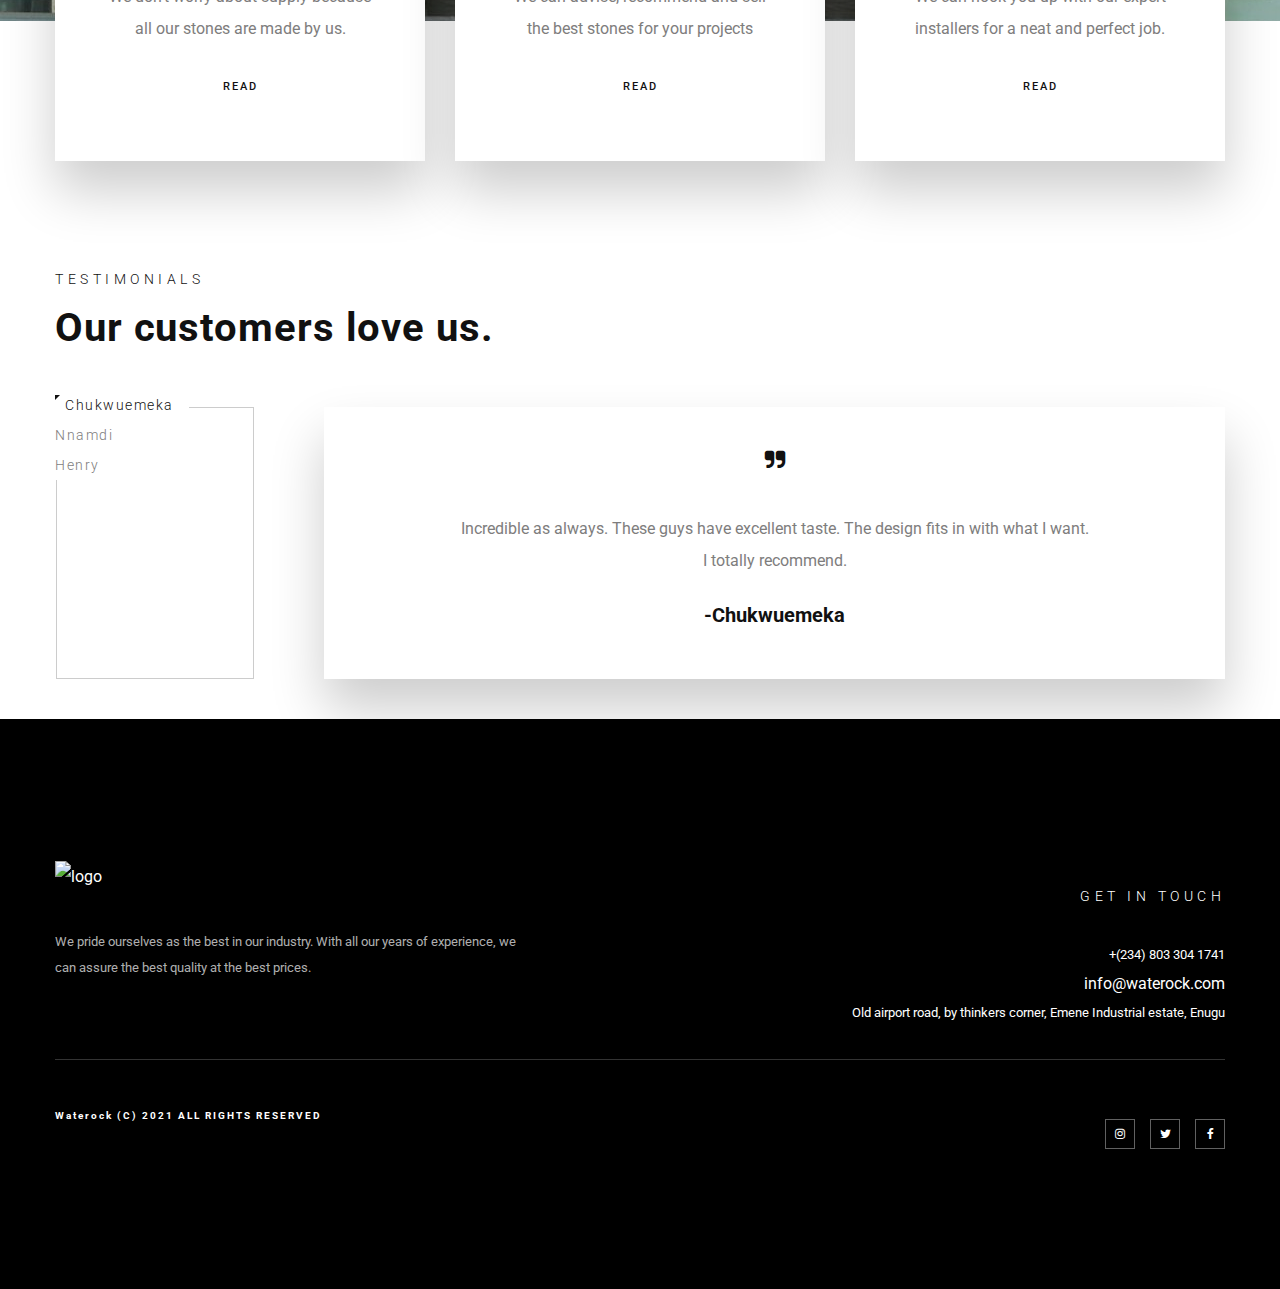
==== commit 458e03fc: "resources" ====
--- a/about-us.html
+++ b/about-us.html
@@ -61,7 +61,7 @@
                                 </li>
                                 <li
                                     class="menu-item menu-item-type-custom menu-item-object-custom menu-item-has-children">
-                                    <a href="#">FAQs</a>
+                                    <a href="resources.html">Resources</a>
                                 </li>
                                 <li
                                     class="menu-item menu-item-type-custom menu-item-object-custom menu-item-has-children">
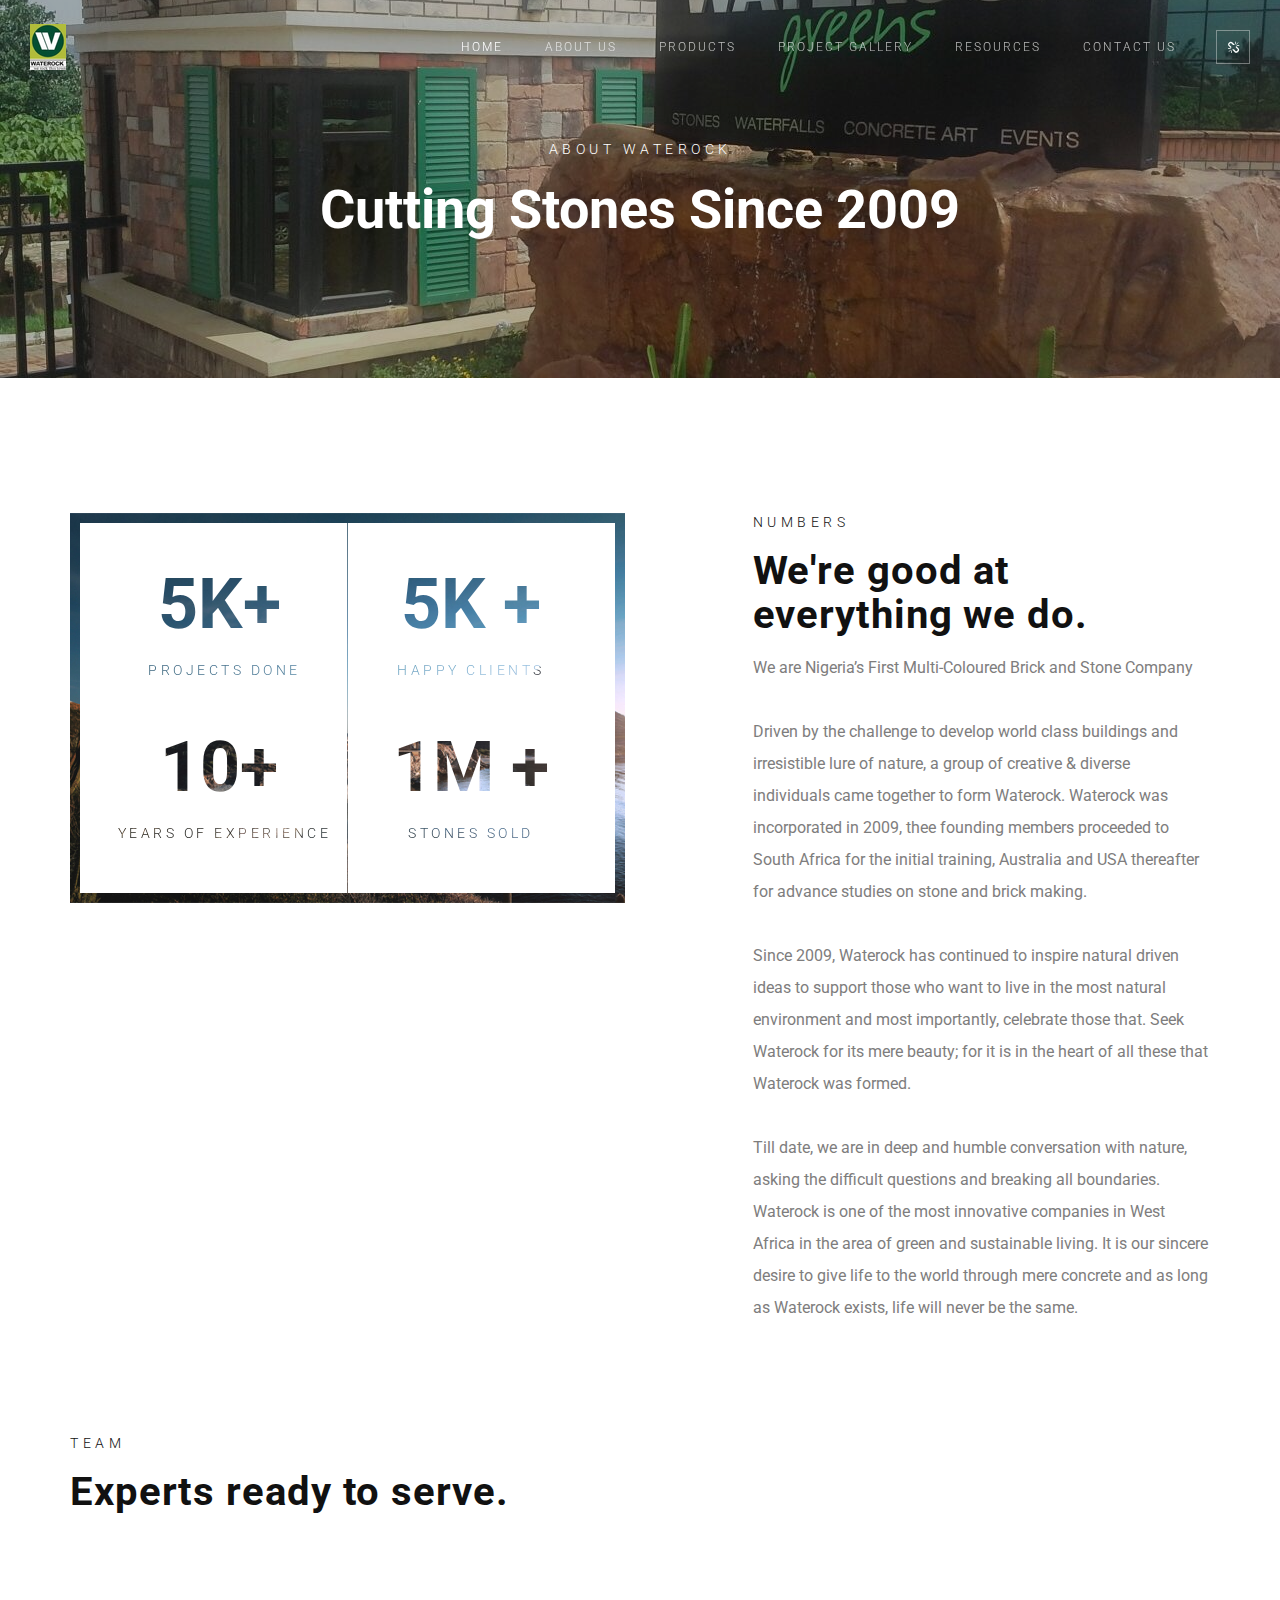
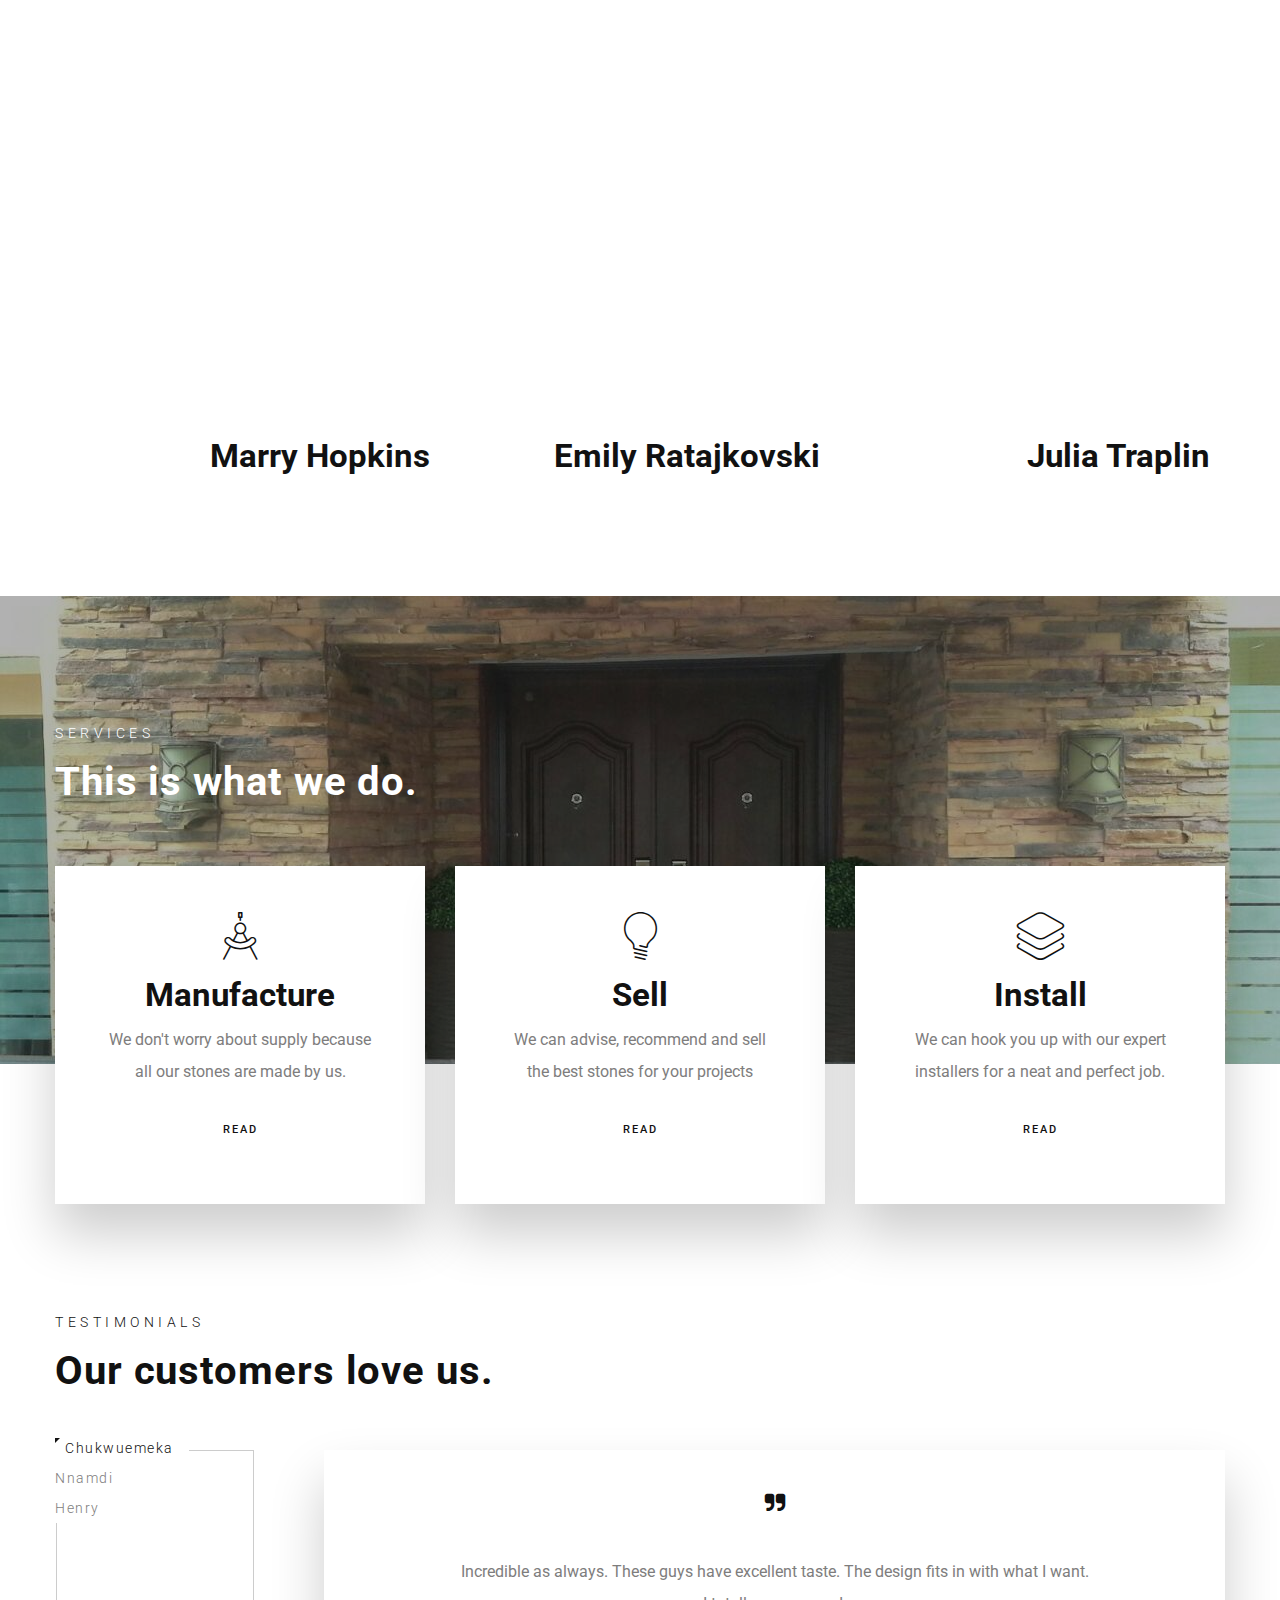
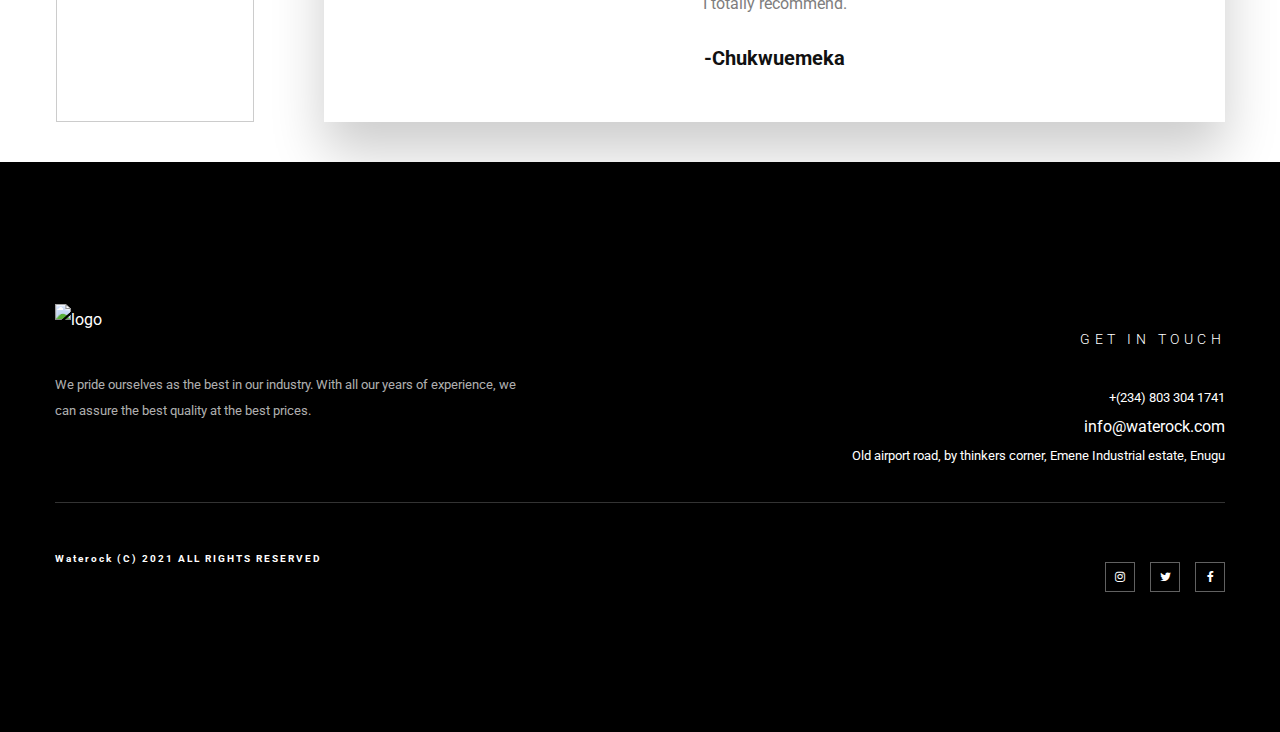
==== commit e957ebcf: "new about" ====
--- a/about-us.html
+++ b/about-us.html
@@ -257,54 +257,7 @@
                     </div>
                 </div>
             </div>
-            <div class=" col-sm-6 col-lg-4 col-md-4 col-xs-12 no-padd">
-                <div class="vc_column-inner ">
-                    <div class="team-wrapper  no-figure">
-                        <div class="trans_figures enable_anima">
-                        </div>
-                        <div class="team-outer" style=" height:380px">
-                            <img src="#" data-lazy-src="img/onepage-home/stock-photo-104982541.jpg" alt="Alfred picture"
-                                class="prague-team-img s-img-switch">
-                        </div>
-                        <div class="position">Architectural Drafter</div>
-                        <div class="name">
-                            <h3>Alfred Howard</h3>
-                        </div>
-                    </div>
-                </div>
-            </div>
-            <div class="  col-sm-6 col-lg-4 col-md-4 col-xs-12 no-padd">
-                <div class="vc_column-inner no-padd-left">
-                    <div class="team-wrapper  no-figure">
-                        <div class="trans_figures enable_anima">
-                        </div>
-                        <div class="team-outer" style=" height:380px">
-                            <img src="#" data-lazy-src="img/onepage-home/stock-photo-173992343.jpg" alt="Thomas picture"
-                                class="prague-team-img s-img-switch">
-                        </div>
-                        <div class="position">Art Director</div>
-                        <div class="name">
-                            <h3>Thomas Fress</h3>
-                        </div>
-                    </div>
-                </div>
-            </div>
-            <div class="  col-sm-6 col-lg-4 col-md-4 col-xs-12 no-padd">
-                <div class="vc_column-inner ">
-                    <div class="team-wrapper  no-figure">
-                        <div class="trans_figures enable_anima">
-                        </div>
-                        <div class="team-outer" style=" height:380px">
-                            <img src="#" data-lazy-src="img/onepage-home/stock-photo-75446585.jpg" alt="Hank picture"
-                                class="prague-team-img s-img-switch">
-                        </div>
-                        <div class="position">Art Director</div>
-                        <div class="name">
-                            <h3>Hank Howard</h3>
-                        </div>
-                    </div>
-                </div>
-            </div>
+
             <div class=" col-sm-6 col-lg-4 col-md-4 col-xs-12 no-padd">
                 <div class="vc_column-inner no-padd-left">
                     <div class="team-wrapper  no-figure">
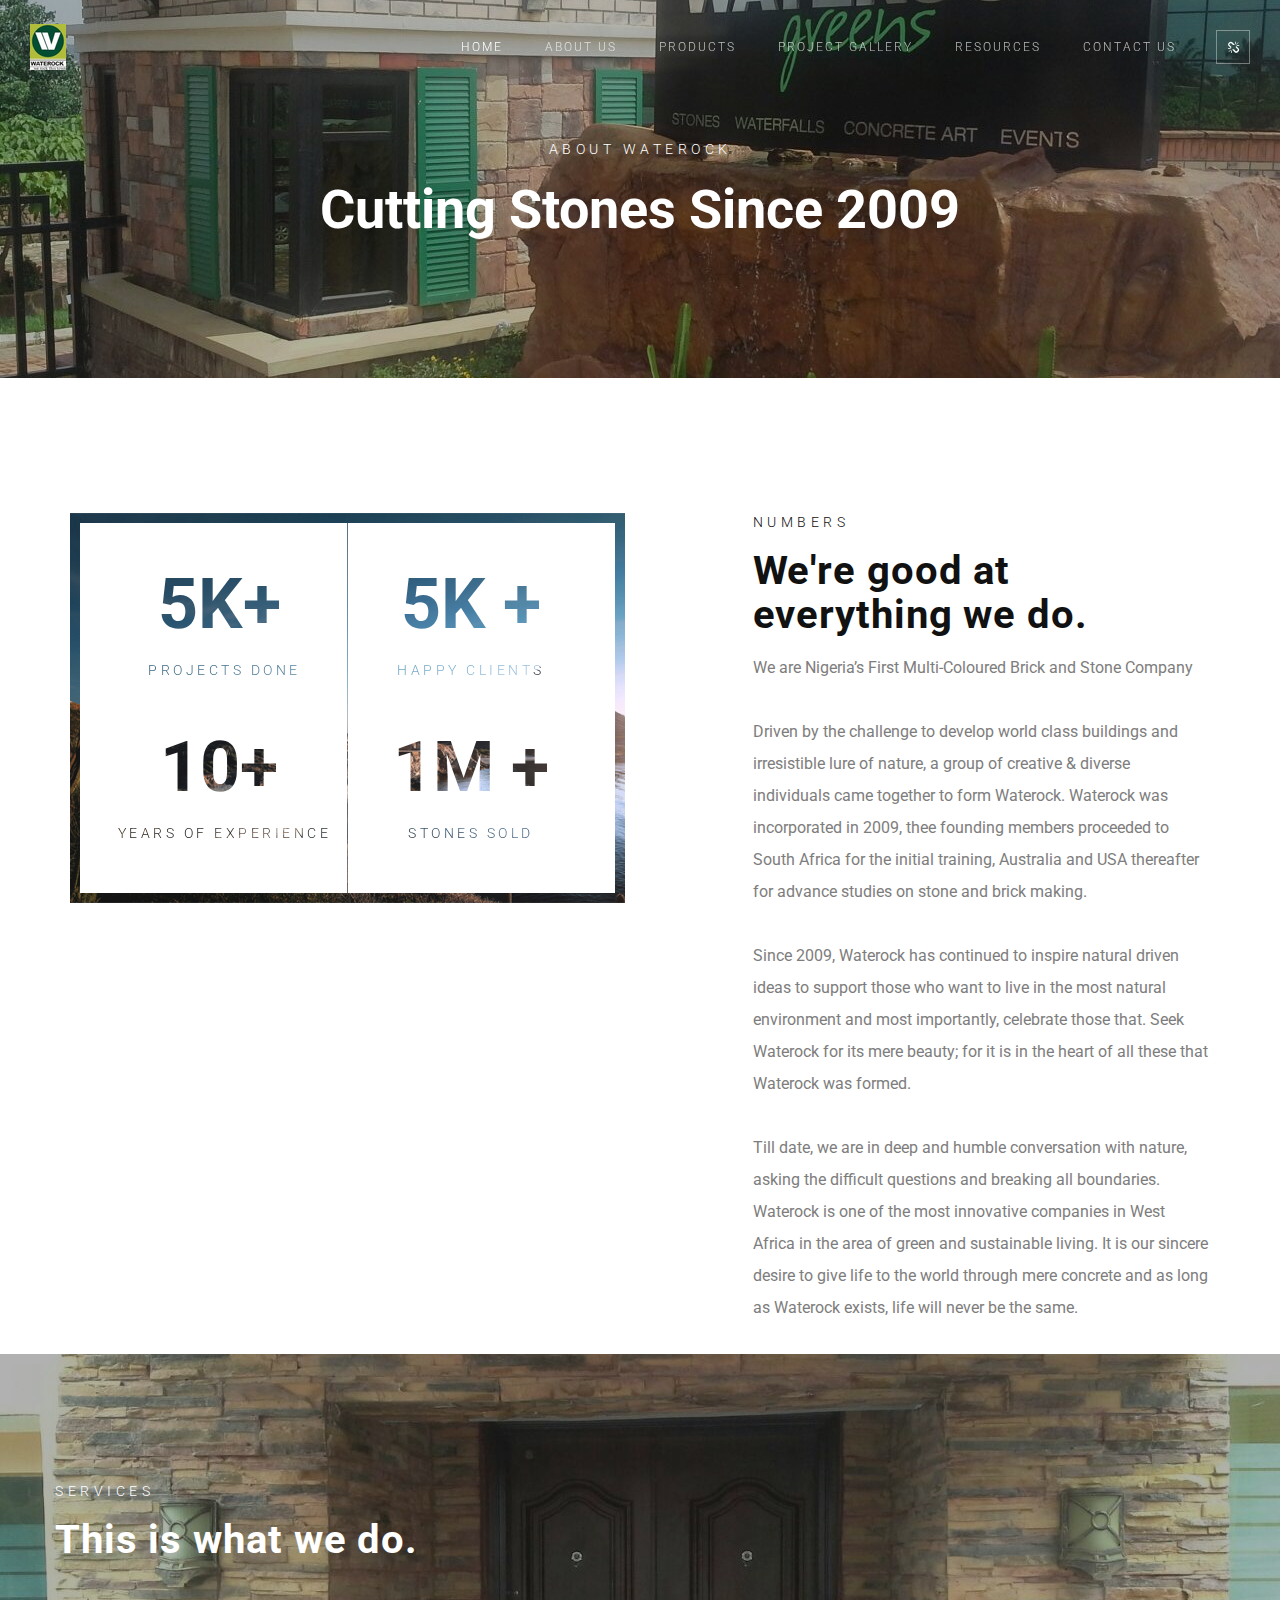
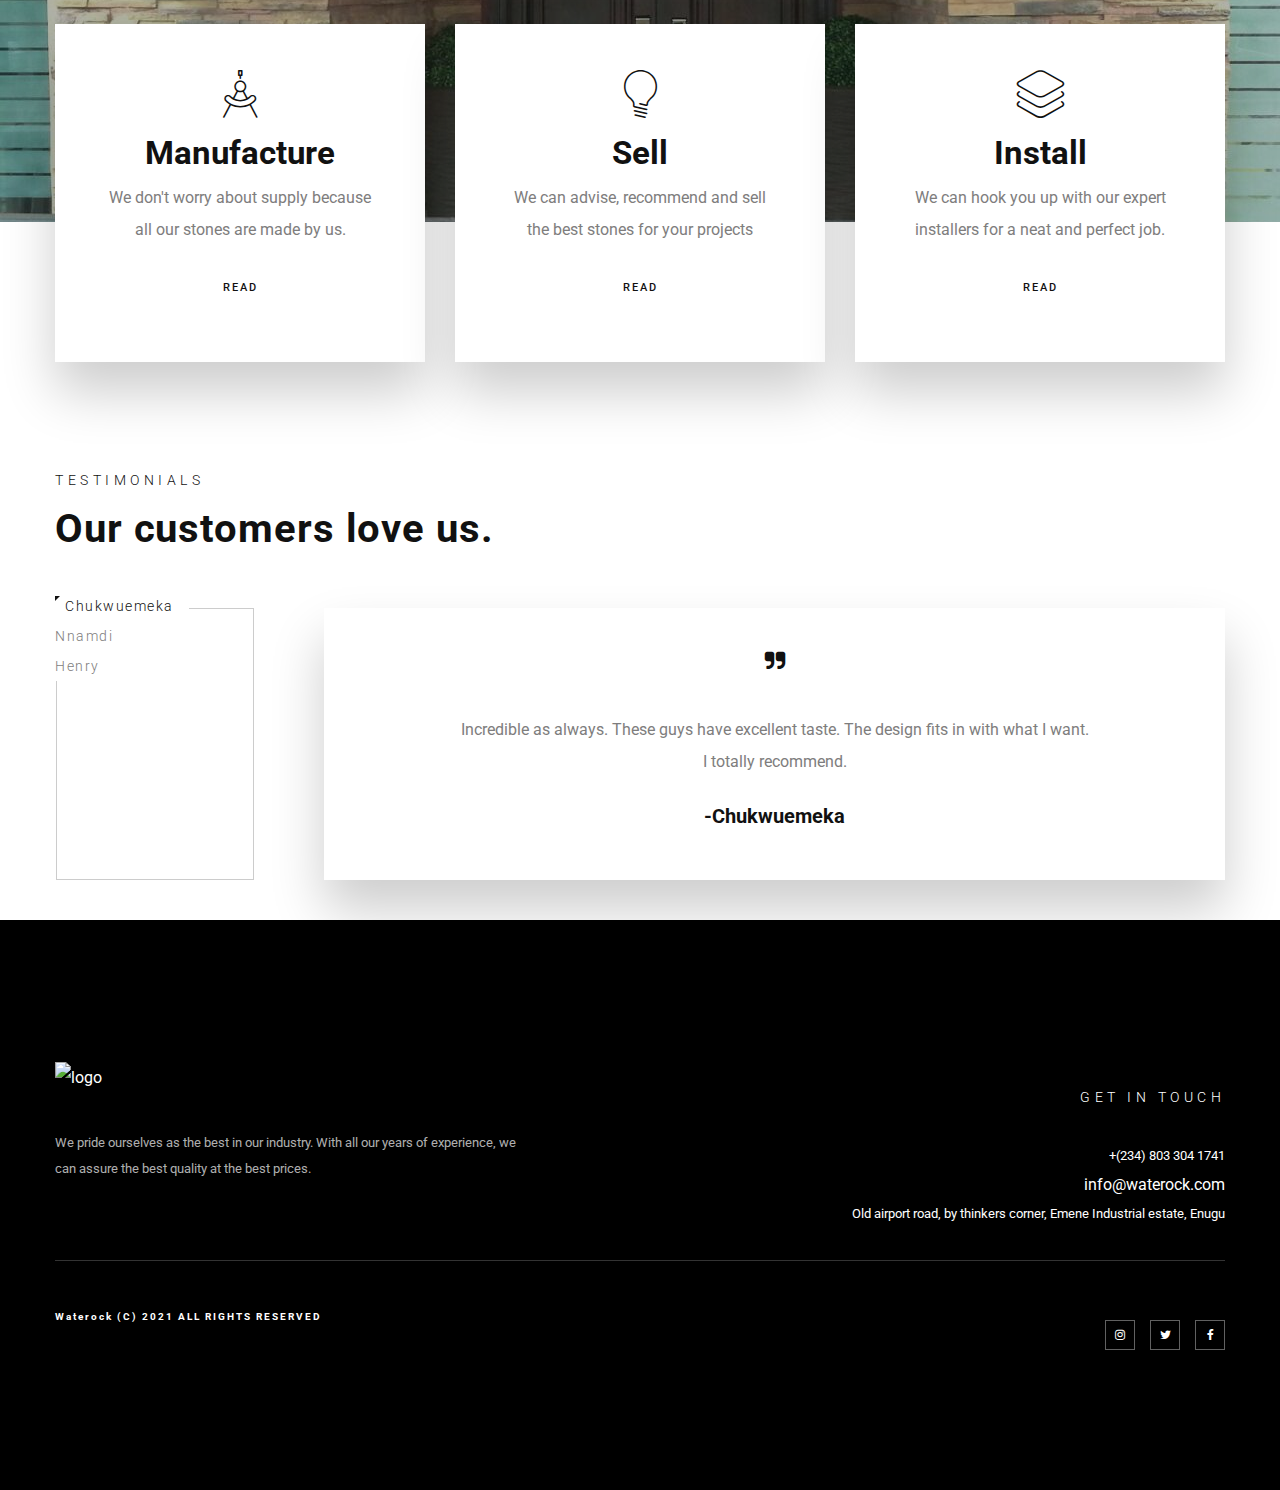
==== commit 50f49444: "for victor" ====
--- a/about-us.html
+++ b/about-us.html
@@ -229,7 +229,7 @@
             </div>
         </div>
     </div>
-    <div class="container no-padd">
+    <!-- <div class="container no-padd">
         <div class="row-fluid  margin-lg-15t margin-sm-20t">
             <div class="col-sm-12 no-padd-md">
                 <div class="heading  left dark">
@@ -291,7 +291,7 @@
                 </div>
             </div>
         </div>
-    </div>
+    </div> -->
     </div>
     <div class="row-fluid row-no-padding">
         <div class="no-padd col-sm-12 ">
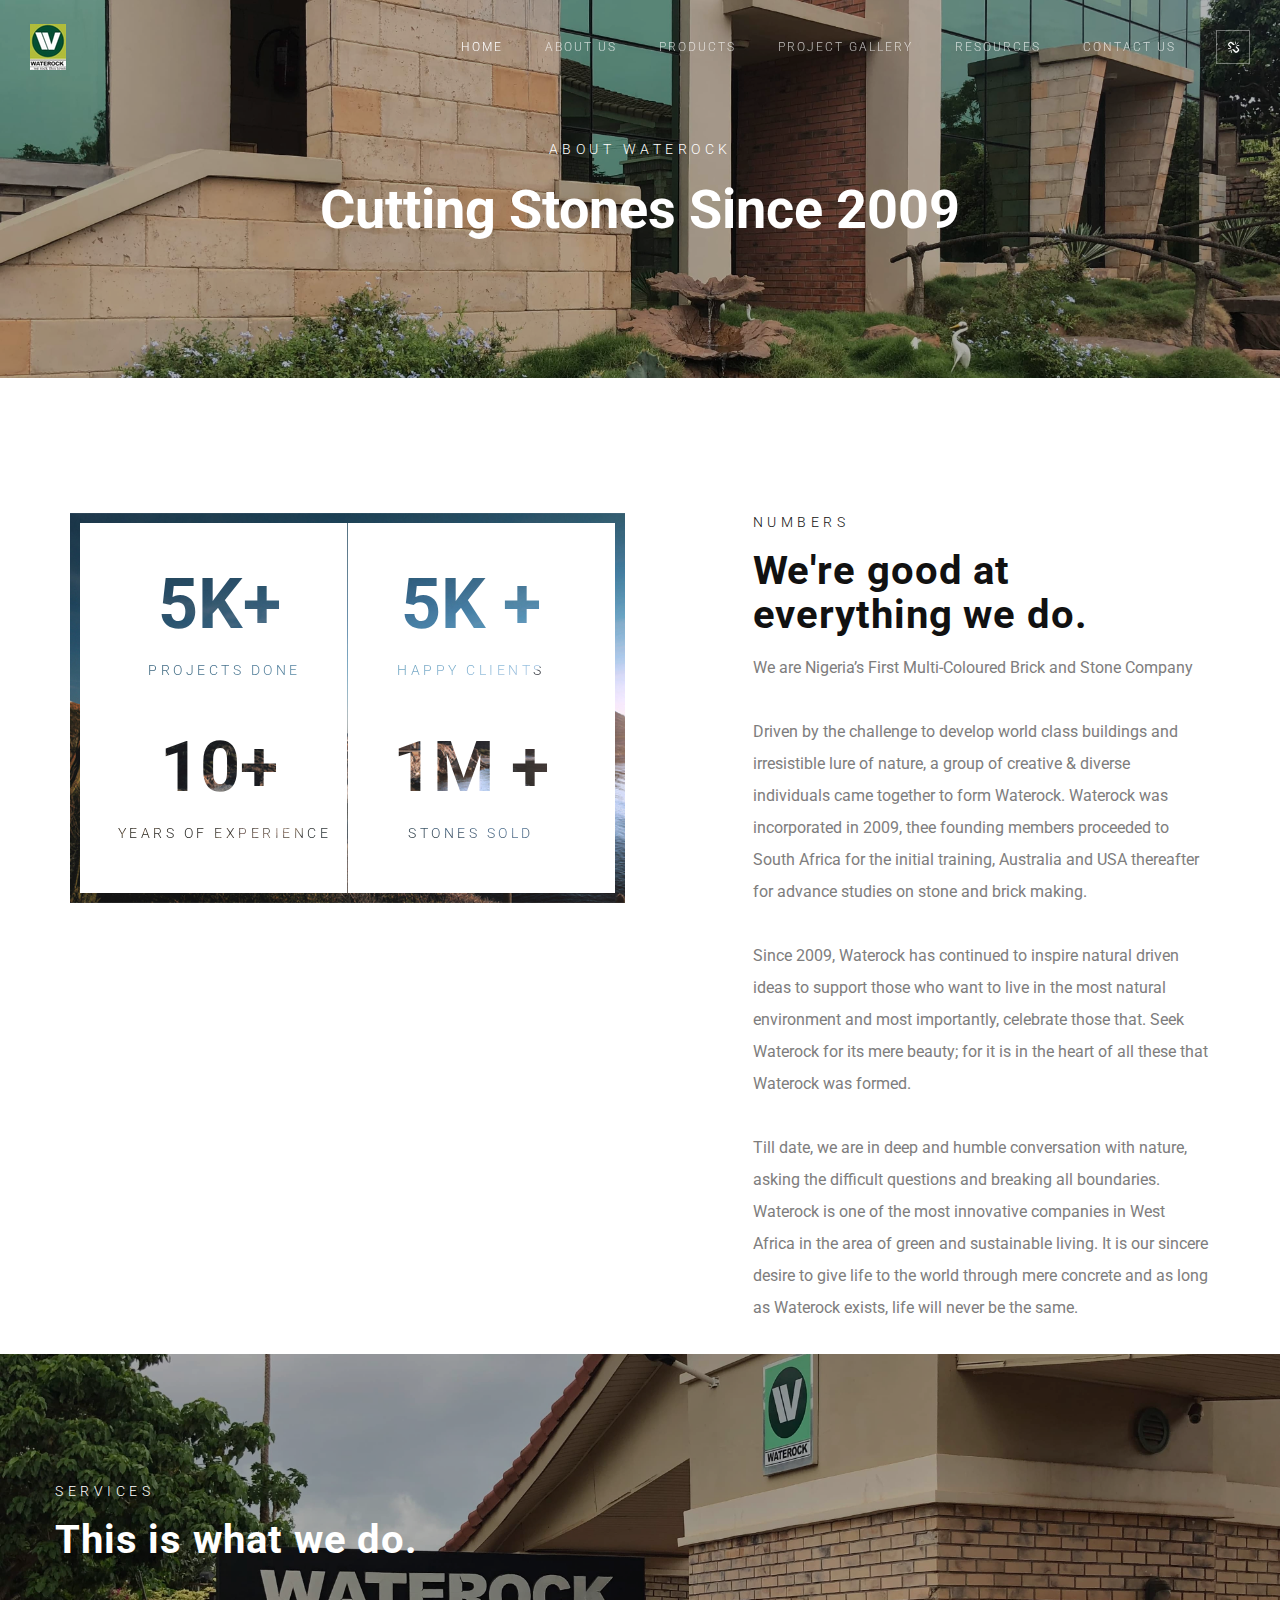
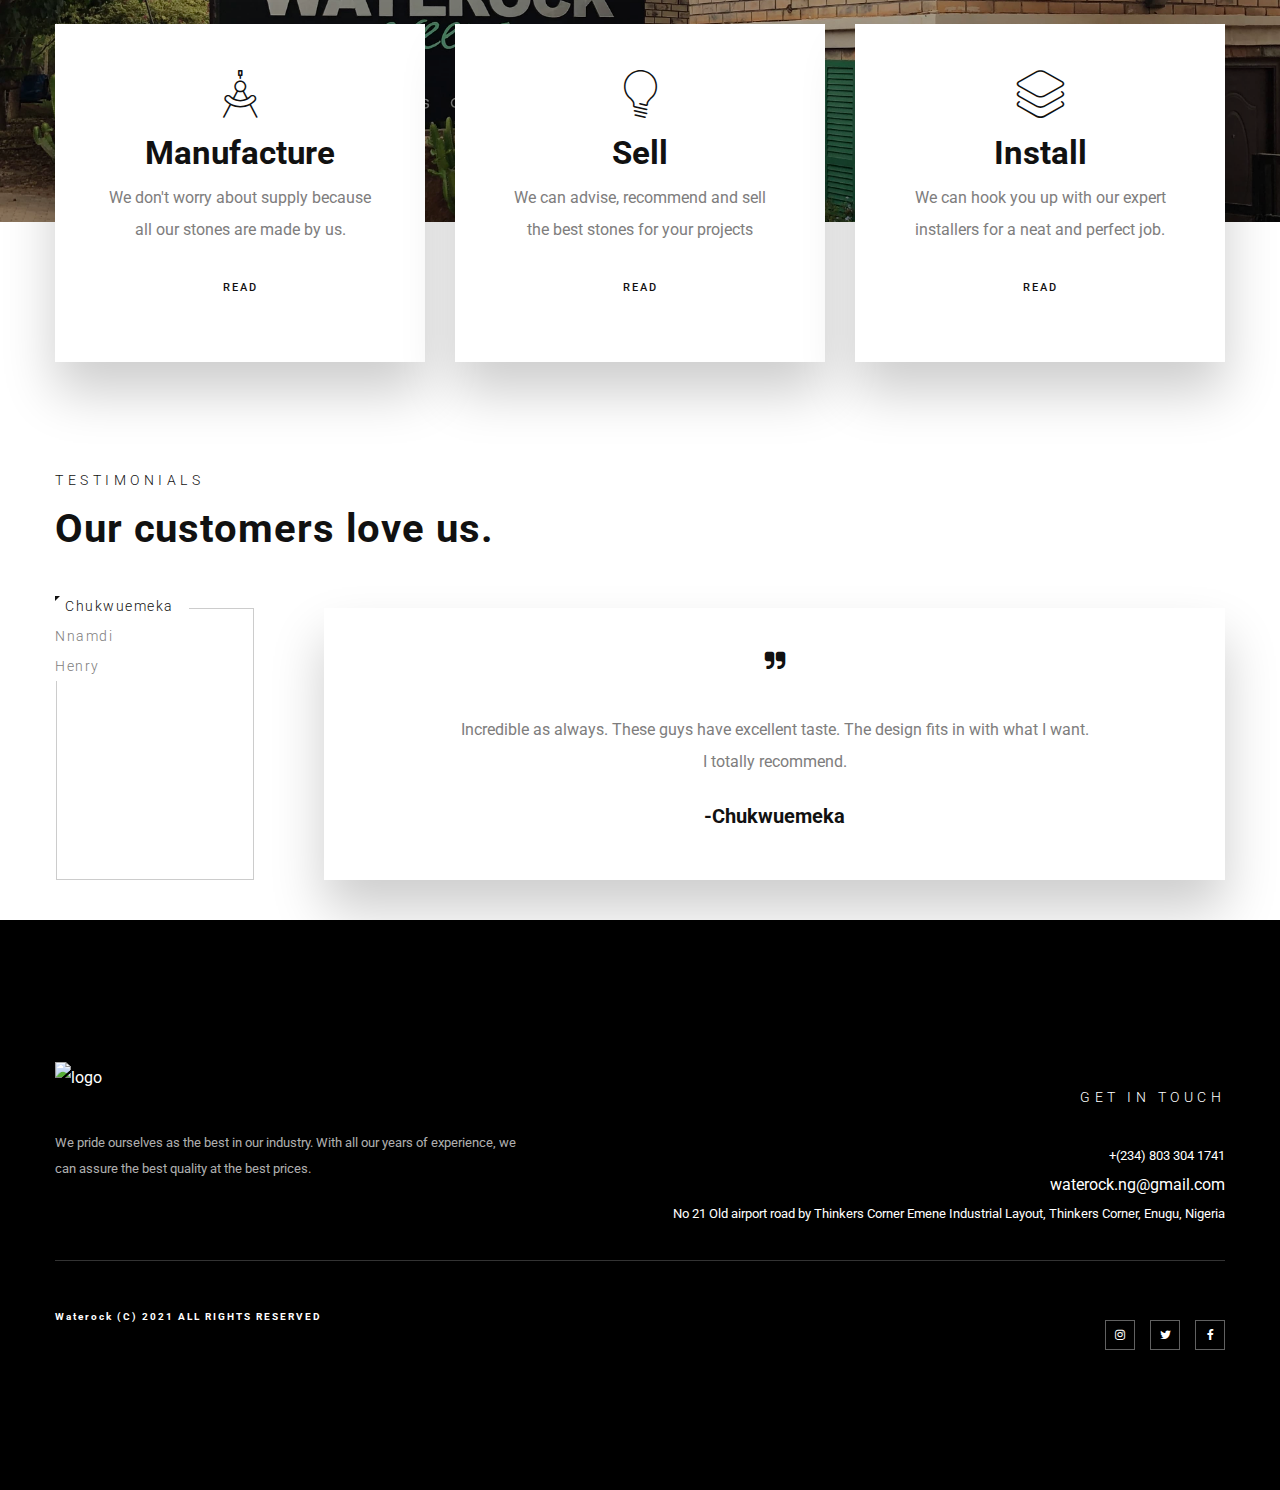
==== commit 8b45e82f: "some changes" ====
--- a/about-us.html
+++ b/about-us.html
@@ -22,14 +22,14 @@
 </head>
 
 <body>
-
-    <div class="prague-loader">
+    <!-- <div class="prague-loader">
         <div class="prague-loader-wrapper">
             <div class="prague-loader-bar">
                 WATEROCK
             </div>
         </div>
-    </div>
+    </div> -->
+
 
 
     <header class="prague-header simple sticky-menu sticky-mobile-menu light ">
@@ -113,7 +113,7 @@
         <div class="row-fluid no-padd">
             <div class="col-sm-12 no-padd">
                 <div class="container-fluid top-banner no-padd  simple fullheight light vindow-height">
-                    <span class="overlay"></span> <img src="img/about-main.jpeg" class="s-img-switch"
+                    <span class="overlay" ></span> <img src="home/IMG_3113.JPG" class="s-img-switch"
                         alt="banner image">
                     <div class="content">
                         <div class="prague-svg-animation-text">
@@ -299,7 +299,7 @@
                 <div class="prague-shortcode-parent ">
                     <div class="prague-shortcode-parent-img">
                         <span class="overlay"></span>
-                        <img src="img/services-main.jpeg" 
+                        <img src="home/IMG_2573 2.JPG" 
                             class="s-img-switch" alt="middle-banner image" />
                     </div>
                     <div class="prague-shortcode-content-wrapp">
@@ -422,7 +422,7 @@
 
 
     <footer class="prague-footer default">
-        <img src="#" data-lazy-src="img/banner-main.jpeg" class="s-img-switch"
+        <img src="#" data-lazy-src="" class="s-img-switch"
             alt="footer banner" />
         <div class="footer-content-outer">
             <div class="footer-top-content">
@@ -444,10 +444,10 @@
                     <div class="footer-info-block-content">
                         <p><a href="tel:+7(885)5896985">+(234) 803 304 1741</a></p>
                         <p><a href="https://w5.foxdsgn.com/cdn-cgi/l/email-protection#2050524147554560494e464f0e434f4d"><span>
-                            info@waterock.com
+                            waterock.ng@gmail.com
                         </span></a>
                         </p>
-                        <p>Old airport road, by thinkers corner, Emene Industrial estate, Enugu</p>
+                        <p>No 21 Old airport road by Thinkers Corner Emene Industrial Layout, Thinkers Corner, Enugu, Nigeria</p>
                     </div>
                 </div>
             </div>
@@ -480,7 +480,6 @@
         </div>
     </footer>
 
-    <script data-cfasync="false" src="../cdn-cgi/scripts/5c5dd728/cloudflare-static/email-decode.min.js"></script>
     <script src="js/jquery.js"></script>
     <script src="js/swiper.min.js"></script>
     <script src="js/hammer.min.js"></script>
@@ -489,6 +488,5 @@
     <script src="js/isotope.pkgd.min.js"></script>
 </body>
 
-<!-- Mirrored from w5.foxdsgn.com/prague-html/about-us.html by HTTrack Website Copier/3.x [XR&CO'2014], Wed, 21 Apr 2021 12:53:26 GMT -->
 
 </html>